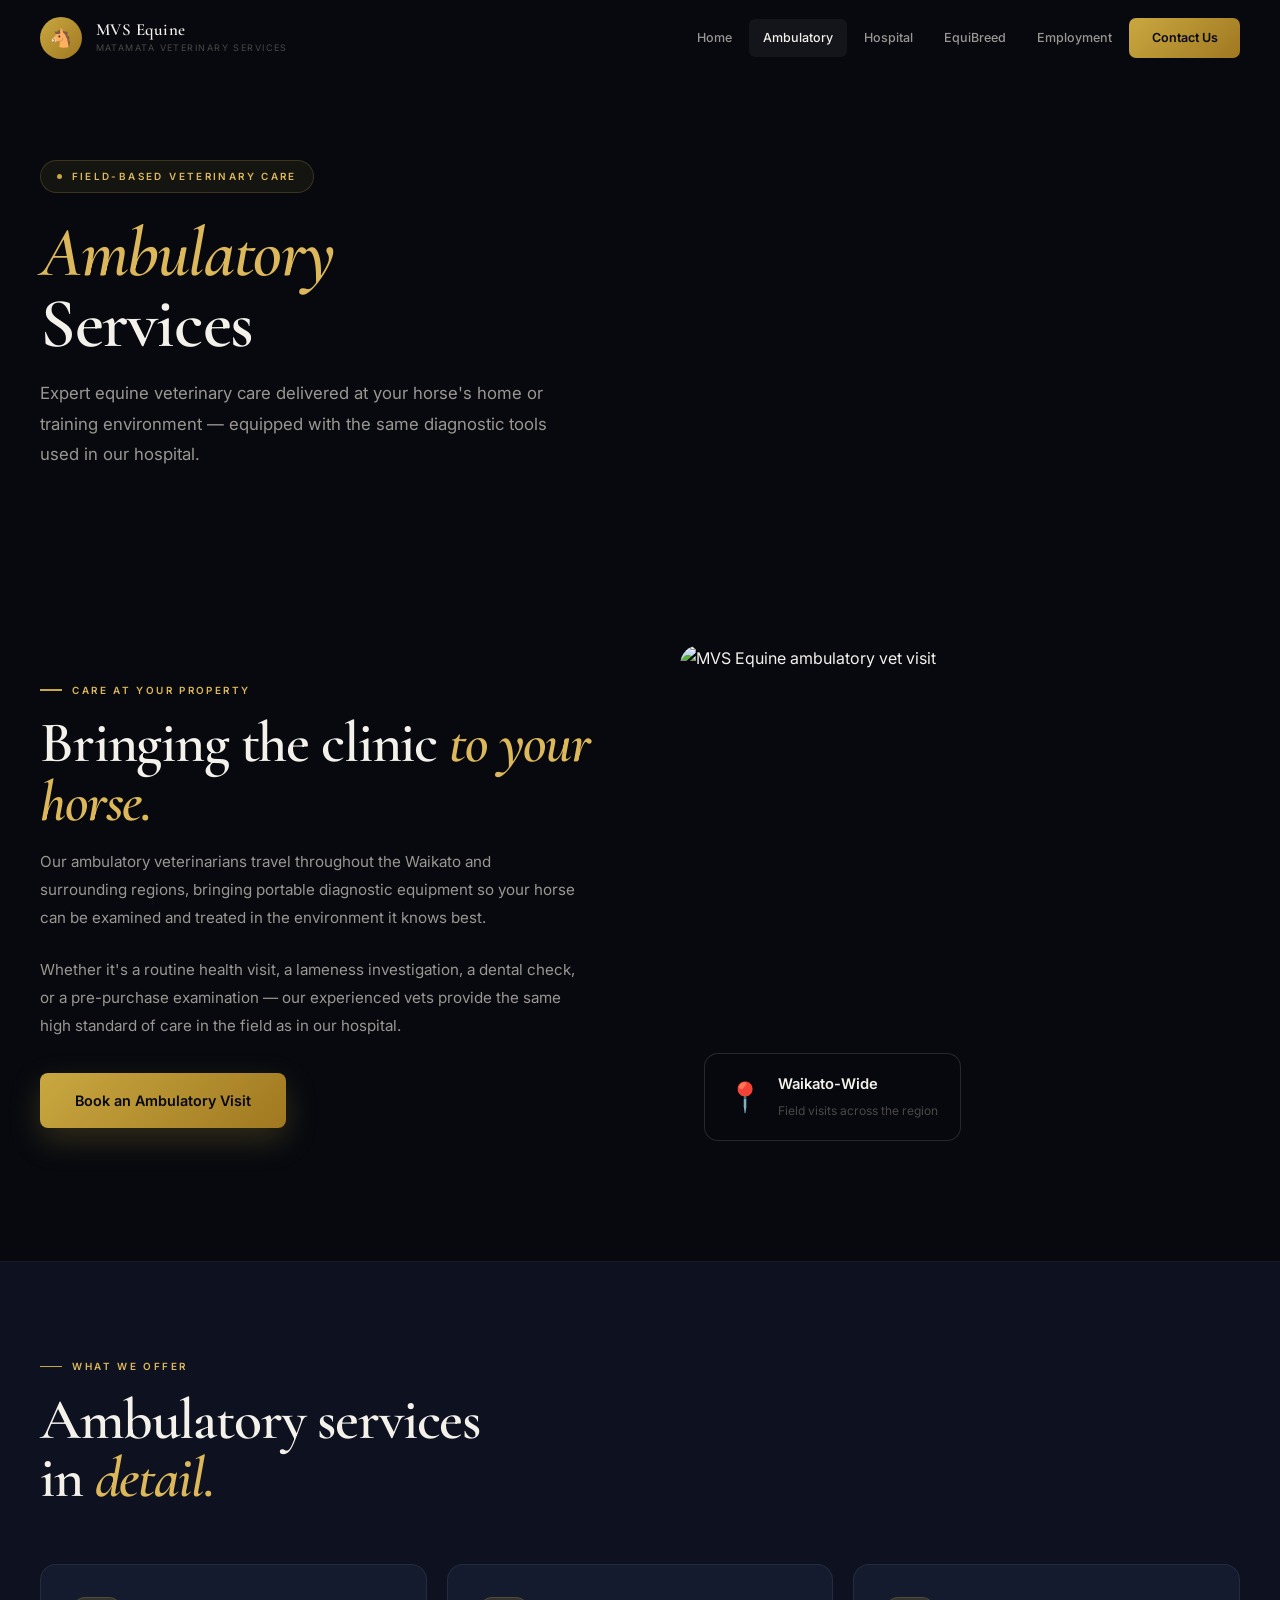
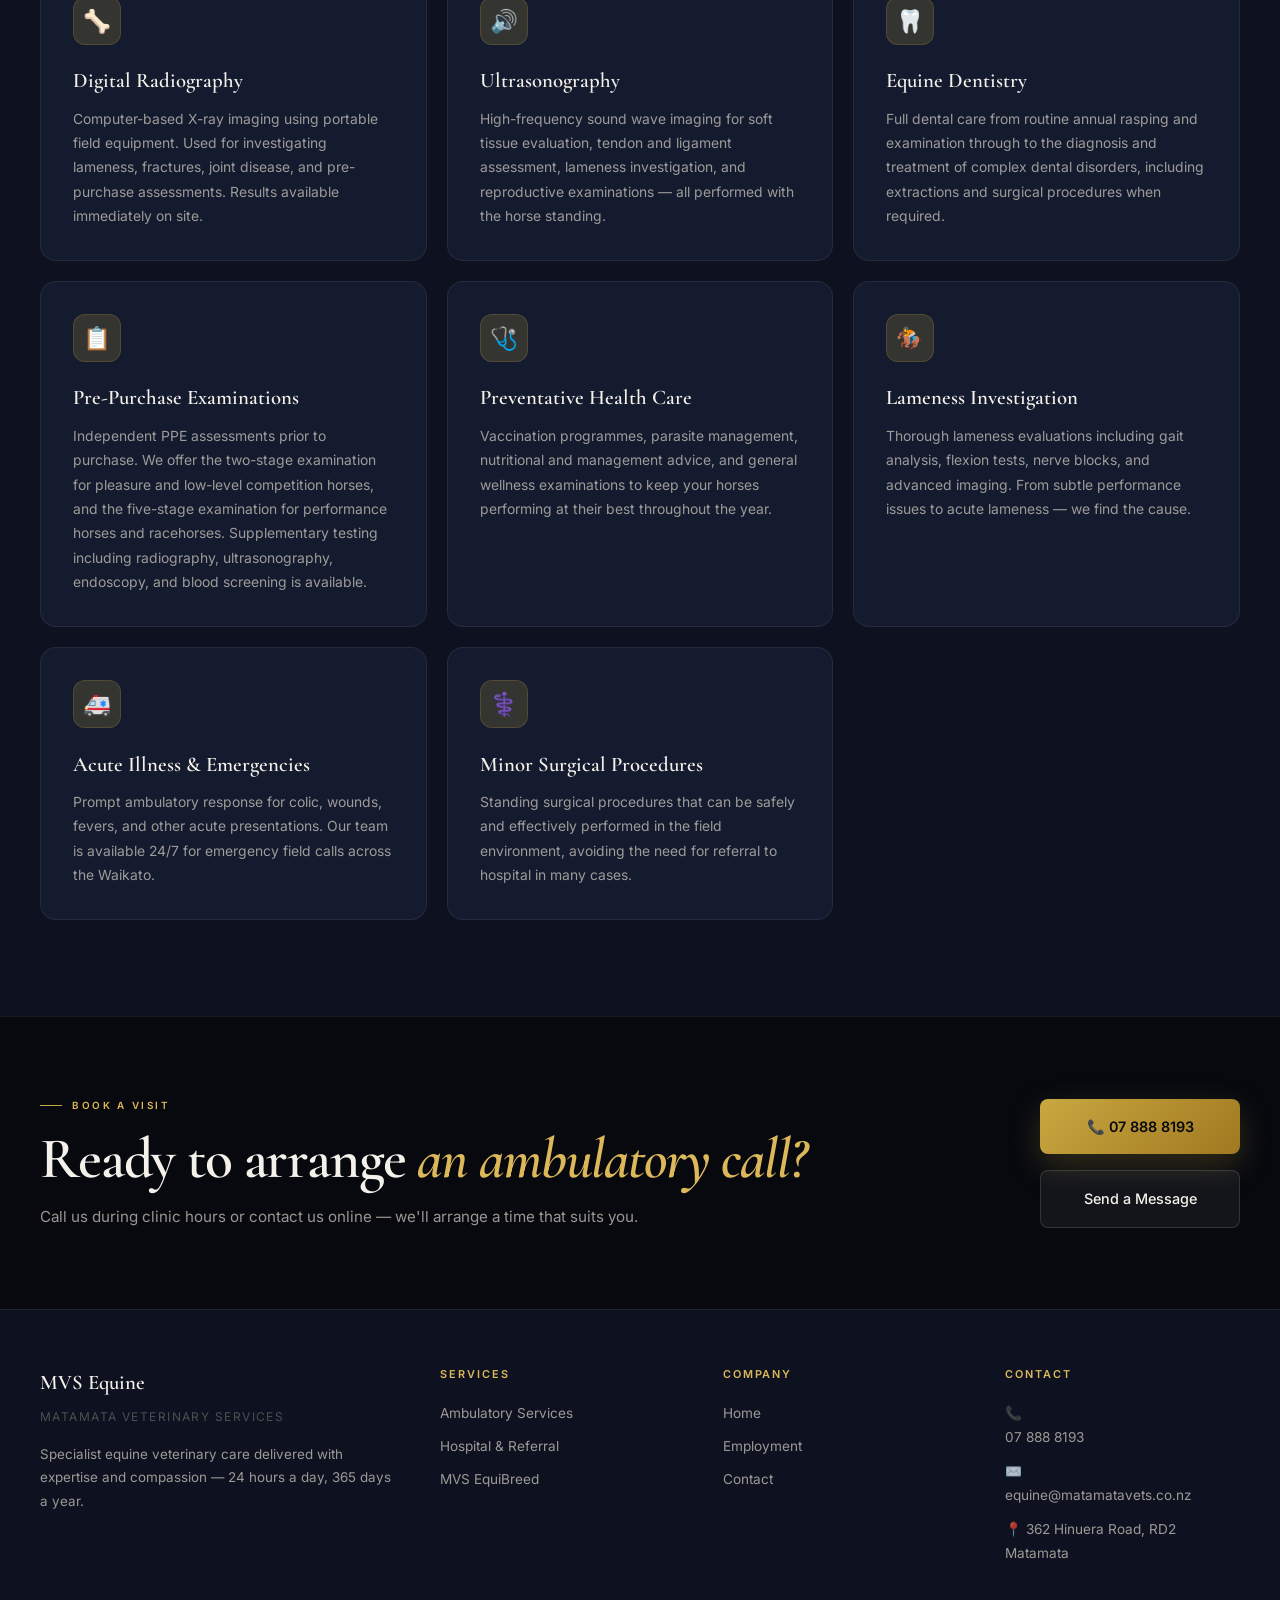
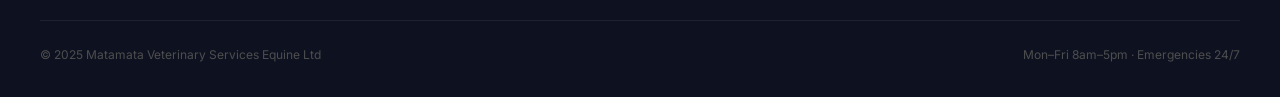
==== ambulatory.html @ 4cbdf6d9 "Initial commit: MVS Equine matavet demo site" ====
<!DOCTYPE html>
<html lang="en">
<head>
<meta charset="UTF-8">
<meta name="viewport" content="width=device-width, initial-scale=1.0">
<title>Ambulatory Services — MVS Equine</title>
<meta name="description" content="Expert equine ambulatory veterinary services across Waikato. Field-based care including diagnostics, dentistry, lameness, PPE and preventative health. 07 888 8193.">
<link rel="preconnect" href="https://fonts.googleapis.com">
<link rel="preconnect" href="https://fonts.gstatic.com" crossorigin>
<link rel="stylesheet" href="styles.css">
</head>
<body>

<nav id="nav">
  <a href="index.html" class="nav-logo">
    <div class="nav-logo-mark">🐴</div>
    <div class="nav-logo-text">
      <span class="nav-logo-name">MVS Equine</span>
      <span class="nav-logo-sub">Matamata Veterinary Services</span>
    </div>
  </a>
  <div class="nav-links">
    <a href="index.html">Home</a>
    <a href="ambulatory.html" class="active">Ambulatory</a>
    <a href="hospital.html">Hospital</a>
    <a href="equibreed.html">EquiBreed</a>
    <a href="employment.html">Employment</a>
    <a href="contact.html" class="nav-cta">Contact Us</a>
  </div>
  <div class="hamburger" onclick="toggleMenu()" id="hamburger"><span></span><span></span><span></span></div>
</nav>
<div class="mobile-menu" id="mobileMenu">
  <a href="index.html" onclick="toggleMenu()">Home</a>
  <a href="ambulatory.html" onclick="toggleMenu()">Ambulatory Services</a>
  <a href="hospital.html" onclick="toggleMenu()">Hospital & Referral</a>
  <a href="equibreed.html" onclick="toggleMenu()">MVS EquiBreed</a>
  <a href="employment.html" onclick="toggleMenu()">Employment</a>
  <a href="contact.html" onclick="toggleMenu()">Contact Us</a>
</div>

<!-- PAGE HERO -->
<div class="page-hero">
  <div class="page-hero-bg" style="background-image:url('https://images.unsplash.com/photo-1534073828943-f801091bb18c?w=2000&q=80&fm=webp&fit=crop')"></div>
  <div class="page-hero-overlay"></div>
  <div class="page-hero-overlay2"></div>
  <div class="page-hero-content">
    <div class="hero-eyebrow">Field-Based Veterinary Care</div>
    <h1><em>Ambulatory</em><br>Services</h1>
    <p>Expert equine veterinary care delivered at your horse's home or training environment — equipped with the same diagnostic tools used in our hospital.</p>
  </div>
</div>

<!-- INTRO -->
<section>
  <div class="section-inner">
    <div class="split">
      <div class="reveal">
        <p class="eyebrow">Care at Your Property</p>
        <h2>Bringing the clinic <em>to your horse.</em></h2>
        <p class="section-body" style="margin-bottom:1.5rem">Our ambulatory veterinarians travel throughout the Waikato and surrounding regions, bringing portable diagnostic equipment so your horse can be examined and treated in the environment it knows best.</p>
        <p class="section-body" style="margin-bottom:2rem">Whether it's a routine health visit, a lameness investigation, a dental check, or a pre-purchase examination — our experienced vets provide the same high standard of care in the field as in our hospital.</p>
        <a href="contact.html" class="btn-primary">Book an Ambulatory Visit</a>
      </div>
      <div class="split-img reveal">
        <img src="https://images.unsplash.com/photo-1598974357801-cbca100e65d3?w=900&q=85&fm=webp&fit=crop" alt="MVS Equine ambulatory vet visit">
        <div class="split-img-badge">
          <div class="split-badge-icon">📍</div>
          <div class="split-badge-text">
            <strong>Waikato-Wide</strong>
            <span>Field visits across the region</span>
          </div>
        </div>
      </div>
    </div>
  </div>
</section>

<hr class="divider">

<!-- SERVICES -->
<section style="background:var(--bg2)">
  <div class="section-inner">
    <div class="reveal" style="max-width:640px;margin-bottom:3.5rem">
      <p class="eyebrow">What We Offer</p>
      <h2>Ambulatory services<br>in <em>detail.</em></h2>
    </div>
    <div style="display:grid;grid-template-columns:repeat(auto-fit,minmax(300px,1fr));gap:1.25rem">
      <div class="card reveal">
        <div class="card-icon">🦴</div>
        <div class="card-title">Digital Radiography</div>
        <p class="card-body">Computer-based X-ray imaging using portable field equipment. Used for investigating lameness, fractures, joint disease, and pre-purchase assessments. Results available immediately on site.</p>
      </div>
      <div class="card reveal">
        <div class="card-icon">🔊</div>
        <div class="card-title">Ultrasonography</div>
        <p class="card-body">High-frequency sound wave imaging for soft tissue evaluation, tendon and ligament assessment, lameness investigation, and reproductive examinations — all performed with the horse standing.</p>
      </div>
      <div class="card reveal">
        <div class="card-icon">🦷</div>
        <div class="card-title">Equine Dentistry</div>
        <p class="card-body">Full dental care from routine annual rasping and examination through to the diagnosis and treatment of complex dental disorders, including extractions and surgical procedures when required.</p>
      </div>
      <div class="card reveal">
        <div class="card-icon">📋</div>
        <div class="card-title">Pre-Purchase Examinations</div>
        <p class="card-body">Independent PPE assessments prior to purchase. We offer the two-stage examination for pleasure and low-level competition horses, and the five-stage examination for performance horses and racehorses. Supplementary testing including radiography, ultrasonography, endoscopy, and blood screening is available.</p>
      </div>
      <div class="card reveal">
        <div class="card-icon">🩺</div>
        <div class="card-title">Preventative Health Care</div>
        <p class="card-body">Vaccination programmes, parasite management, nutritional and management advice, and general wellness examinations to keep your horses performing at their best throughout the year.</p>
      </div>
      <div class="card reveal">
        <div class="card-icon">🏇</div>
        <div class="card-title">Lameness Investigation</div>
        <p class="card-body">Thorough lameness evaluations including gait analysis, flexion tests, nerve blocks, and advanced imaging. From subtle performance issues to acute lameness — we find the cause.</p>
      </div>
      <div class="card reveal">
        <div class="card-icon">🚑</div>
        <div class="card-title">Acute Illness & Emergencies</div>
        <p class="card-body">Prompt ambulatory response for colic, wounds, fevers, and other acute presentations. Our team is available 24/7 for emergency field calls across the Waikato.</p>
      </div>
      <div class="card reveal">
        <div class="card-icon">⚕️</div>
        <div class="card-title">Minor Surgical Procedures</div>
        <p class="card-body">Standing surgical procedures that can be safely and effectively performed in the field environment, avoiding the need for referral to hospital in many cases.</p>
      </div>
    </div>
  </div>
</section>

<hr class="divider">

<!-- CTA -->
<section style="padding:5rem 2.5rem">
  <div class="section-inner" style="display:grid;grid-template-columns:1fr auto;gap:3rem;align-items:center">
    <div class="reveal">
      <p class="eyebrow">Book a Visit</p>
      <h2>Ready to arrange <em>an ambulatory call?</em></h2>
      <p style="font-size:.95rem;color:var(--body);margin-top:.5rem">Call us during clinic hours or contact us online — we'll arrange a time that suits you.</p>
    </div>
    <div class="reveal" style="display:flex;flex-direction:column;gap:1rem;min-width:200px">
      <a href="tel:078888193" class="btn-primary" style="justify-content:center">📞 07 888 8193</a>
      <a href="contact.html" class="btn-ghost" style="justify-content:center">Send a Message</a>
    </div>
  </div>
</section>

<footer>
  <div class="footer-inner">
    <div class="footer-top">
      <div>
        <div class="footer-brand-name">MVS Equine</div>
        <div class="footer-brand-sub">Matamata Veterinary Services</div>
        <p class="footer-brand-desc">Specialist equine veterinary care delivered with expertise and compassion — 24 hours a day, 365 days a year.</p>
      </div>
      <div class="footer-col">
        <div class="footer-col-title">Services</div>
        <a href="ambulatory.html">Ambulatory Services</a>
        <a href="hospital.html">Hospital & Referral</a>
        <a href="equibreed.html">MVS EquiBreed</a>
      </div>
      <div class="footer-col">
        <div class="footer-col-title">Company</div>
        <a href="index.html">Home</a>
        <a href="employment.html">Employment</a>
        <a href="contact.html">Contact</a>
      </div>
      <div class="footer-col">
        <div class="footer-col-title">Contact</div>
        <p>📞 <a href="tel:078888193">07 888 8193</a></p>
        <p>✉️ <a href="mailto:equine@matamatavets.co.nz">equine@matamatavets.co.nz</a></p>
        <p>📍 362 Hinuera Road, RD2 Matamata</p>
      </div>
    </div>
    <div class="footer-bottom">
      <span class="footer-copy">© 2025 Matamata Veterinary Services Equine Ltd</span>
      <span class="footer-copy">Mon–Fri 8am–5pm · Emergencies 24/7</span>
    </div>
  </div>
</footer>

<script>
window.addEventListener('scroll',()=>{document.getElementById('nav').classList.toggle('scrolled',window.scrollY>30)},{passive:true});
function toggleMenu(){document.getElementById('mobileMenu').classList.toggle('open')}
const obs=new IntersectionObserver(e=>{e.forEach((el,i)=>{if(el.isIntersecting){setTimeout(()=>el.target.classList.add('visible'),i*80);obs.unobserve(el.target)}})},{threshold:.1,rootMargin:'0px 0px -40px 0px'});
document.querySelectorAll('.reveal').forEach(el=>obs.observe(el));
</script>
</body>
</html>
---- styles.css ----
@import url('https://fonts.googleapis.com/css2?family=Cormorant+Garamond:ital,wght@0,400;0,500;0,600;0,700;1,400;1,600&family=Inter:wght@300;400;500;600&display=swap');

:root {
  --bg:      #07090f;
  --bg2:     #0e1220;
  --bg3:     #141b2e;
  --gold:    #c9a840;
  --goldLt:  #ddb85a;
  --goldDim: rgba(201,168,64,0.18);
  --text:    #f4f1eb;
  --body:    rgba(210,205,195,0.72);
  --dim:     rgba(160,155,140,0.44);
  --border:  rgba(255,255,255,0.07);
  --borderH: rgba(255,255,255,0.13);
}

*,*::before,*::after{box-sizing:border-box;margin:0;padding:0}
html{scroll-behavior:smooth}
body{font-family:'Inter',sans-serif;background:var(--bg);color:var(--text);line-height:1.65;-webkit-font-smoothing:antialiased}
img{display:block;max-width:100%}
a{color:inherit;text-decoration:none}

/* ── NAV ── */
nav{position:fixed;top:0;left:0;right:0;width:100%;z-index:100;height:76px;display:flex;align-items:center;justify-content:space-between;padding:0 2.5rem;transition:background .4s,box-shadow .4s}
nav.scrolled{background:rgba(7,9,15,.96);backdrop-filter:blur(20px);box-shadow:0 1px 0 var(--border)}
.nav-logo{display:flex;align-items:center;gap:.85rem;text-decoration:none}
.nav-logo-mark{width:42px;height:42px;border-radius:50%;background:linear-gradient(135deg,var(--gold),#a07820);display:flex;align-items:center;justify-content:center;font-size:1.1rem;flex-shrink:0}
.nav-logo-text{display:flex;flex-direction:column}
.nav-logo-name{font-family:'Cormorant Garamond',serif;font-size:17px;font-weight:600;color:var(--text);letter-spacing:.03em;line-height:1}
.nav-logo-sub{font-size:9px;color:var(--dim);letter-spacing:.16em;text-transform:uppercase;margin-top:3px}
.nav-links{display:flex;align-items:center;gap:.15rem}
.nav-links a{font-size:12.5px;font-weight:500;color:var(--body);padding:.55rem .9rem;border-radius:6px;transition:color .2s,background .2s}
.nav-links a:hover,.nav-links a.active{color:var(--text);background:rgba(255,255,255,.05)}
.nav-cta{background:linear-gradient(135deg,var(--gold),#a07820)!important;color:#07090f!important;padding:.6rem 1.4rem!important;border-radius:7px!important;font-weight:600!important;transition:filter .2s,transform .15s!important}
.nav-cta:hover{filter:brightness(1.1)!important;transform:translateY(-1px)!important}
.hamburger{display:none;flex-direction:column;gap:5px;cursor:pointer;padding:6px;border:1px solid var(--border);border-radius:7px;background:rgba(255,255,255,.04)}
.hamburger span{display:block;width:20px;height:2px;background:var(--body);border-radius:2px;transition:.3s}
.mobile-menu{display:none;position:fixed;top:76px;inset-x:0;background:rgba(7,9,15,.98);backdrop-filter:blur(20px);border-bottom:1px solid var(--border);padding:1.2rem 2.5rem 1.8rem;z-index:99}
.mobile-menu a{display:block;padding:.75rem 0;font-size:14px;color:var(--body);border-bottom:1px solid var(--border)}
.mobile-menu a:last-child{border:none;margin-top:.5rem;padding:.9rem 1rem;text-align:center;background:linear-gradient(135deg,var(--gold),#a07820);border-radius:8px;color:#07090f;font-weight:600}
.mobile-menu.open{display:block}

/* ── HERO ── */
.hero{position:relative;min-height:100vh;display:flex;align-items:center;overflow:hidden}
.hero-bg{position:absolute;inset:0;background-size:cover;background-position:center;filter:saturate(.7) contrast(1.05)}
.hero-overlay{position:absolute;inset:0;background:linear-gradient(110deg,rgba(7,9,15,.97) 0%,rgba(7,9,15,.82) 46%,rgba(7,9,15,.48) 76%,rgba(7,9,15,.25) 100%)}
.hero-overlay2{position:absolute;inset:0;background:linear-gradient(180deg,rgba(7,9,15,.15) 0%,transparent 45%,rgba(7,9,15,.92) 100%)}
.hero-content{position:relative;z-index:10;max-width:1240px;margin:0 auto;padding:0 2.5rem;padding-top:96px;width:100%}
.hero-eyebrow{display:inline-flex;align-items:center;gap:.6rem;font-size:.62rem;font-weight:600;letter-spacing:.24em;text-transform:uppercase;color:var(--goldLt);margin-bottom:1.6rem;padding:.45rem 1rem;border-radius:99px;border:1px solid rgba(201,168,64,.22);background:rgba(201,168,64,.07)}
.hero-eyebrow::before{content:'';width:5px;height:5px;border-radius:50%;background:var(--gold);animation:pulse 2.4s ease-in-out infinite}
@keyframes pulse{0%,100%{opacity:1}50%{opacity:.3}}
.hero h1{font-family:'Cormorant Garamond',serif;font-size:clamp(3rem,7.5vw,6rem);font-weight:600;line-height:.96;letter-spacing:-.02em;color:var(--text);margin-bottom:1.6rem;max-width:780px}
.hero h1 em{font-style:italic;color:var(--goldLt)}
.hero-sub{font-size:1.05rem;color:var(--body);line-height:1.82;max-width:500px;margin-bottom:2.6rem}
.hero-btns{display:flex;flex-wrap:wrap;gap:.9rem;margin-bottom:3.2rem}
.btn-primary{display:inline-flex;align-items:center;gap:.5rem;padding:1rem 2.2rem;background:linear-gradient(135deg,var(--gold),#a07820);color:#07090f;border:none;border-radius:8px;font-size:.9rem;font-weight:600;cursor:pointer;transition:filter .25s,transform .2s;box-shadow:0 12px 32px rgba(201,168,64,.22)}
.btn-primary:hover{filter:brightness(1.08);transform:translateY(-2px)}
.btn-ghost{display:inline-flex;align-items:center;gap:.5rem;padding:1rem 2.2rem;background:rgba(255,255,255,.05);border:1px solid var(--borderH);color:var(--text);border-radius:8px;font-size:.9rem;font-weight:500;transition:border-color .2s,background .2s}
.btn-ghost:hover{border-color:rgba(255,255,255,.22);background:rgba(255,255,255,.08)}
.hero-stats{display:flex;flex-wrap:wrap;gap:3rem}
.stat-num{font-family:'Cormorant Garamond',serif;font-size:2.2rem;font-weight:600;color:var(--goldLt);line-height:1}
.stat-label{font-size:.68rem;color:var(--dim);letter-spacing:.08em;text-transform:uppercase;margin-top:.2rem}

/* ── SECTIONS ── */
section{padding:6rem 2.5rem}
.section-inner{max-width:1240px;margin:0 auto}
.eyebrow{font-size:.62rem;font-weight:600;letter-spacing:.24em;text-transform:uppercase;color:var(--goldLt);margin-bottom:1rem;display:flex;align-items:center;gap:.65rem}
.eyebrow::before{content:'';display:block;width:22px;height:1.5px;background:var(--gold);flex-shrink:0}
h2{font-family:'Cormorant Garamond',serif;font-size:clamp(2.2rem,4.5vw,3.6rem);font-weight:600;letter-spacing:-.02em;line-height:1.02;color:var(--text);margin-bottom:1rem}
h2 em{font-style:italic;color:var(--goldLt)}
.section-body{font-size:.95rem;color:var(--body);line-height:1.85;max-width:540px}
.divider{border:none;border-top:1px solid var(--border)}

/* ── CARDS ── */
.card{background:var(--bg3);border:1px solid var(--border);border-radius:16px;padding:2rem;transition:border-color .25s,transform .25s,box-shadow .25s;position:relative;overflow:hidden}
.card::before{content:'';position:absolute;top:0;left:0;right:0;height:2px;background:linear-gradient(90deg,var(--gold),transparent);opacity:0;transition:opacity .25s}
.card:hover{border-color:rgba(201,168,64,.22);transform:translateY(-4px);box-shadow:0 24px 56px rgba(0,0,0,.28)}
.card:hover::before{opacity:1}
.card-icon{width:48px;height:48px;border-radius:12px;background:var(--goldDim);border:1px solid rgba(201,168,64,.2);display:flex;align-items:center;justify-content:center;margin-bottom:1.2rem;font-size:1.4rem}
.card-title{font-family:'Cormorant Garamond',serif;font-size:1.3rem;font-weight:600;color:var(--text);margin-bottom:.5rem}
.card-body{font-size:.87rem;color:var(--body);line-height:1.75}

/* ── SPLIT LAYOUT ── */
.split{display:grid;grid-template-columns:1fr 1fr;gap:5rem;align-items:center}
.split-img{border-radius:20px;overflow:hidden;position:relative}
.split-img img{width:100%;height:520px;object-fit:cover}
.split-img-badge{position:absolute;bottom:1.5rem;left:1.5rem;background:rgba(7,9,15,.92);backdrop-filter:blur(14px);border:1px solid var(--borderH);border-radius:14px;padding:1.1rem 1.4rem;display:flex;align-items:center;gap:.9rem}
.split-badge-icon{font-size:1.8rem}
.split-badge-text strong{display:block;font-size:.92rem;font-weight:600;color:var(--text)}
.split-badge-text span{font-size:.75rem;color:var(--dim)}

/* ── PAGE HERO (inner pages) ── */
.page-hero{position:relative;padding:10rem 2.5rem 5rem;overflow:hidden}
.page-hero-bg{position:absolute;inset:0;background-size:cover;background-position:center;filter:saturate(.6) contrast(1.05)}
.page-hero-overlay{position:absolute;inset:0;background:linear-gradient(108deg,rgba(7,9,15,.97) 0%,rgba(7,9,15,.85) 55%,rgba(7,9,15,.6) 100%)}
.page-hero-overlay2{position:absolute;inset:0;background:linear-gradient(180deg,transparent 0%,rgba(7,9,15,.9) 100%)}
.page-hero-content{position:relative;z-index:10;max-width:1240px;margin:0 auto}
.page-hero h1{font-family:'Cormorant Garamond',serif;font-size:clamp(2.5rem,5.5vw,4.5rem);font-weight:600;line-height:1;letter-spacing:-.02em;color:var(--text);margin-bottom:1.2rem}
.page-hero h1 em{font-style:italic;color:var(--goldLt)}
.page-hero p{font-size:1.05rem;color:var(--body);max-width:540px;line-height:1.8}

/* ── TEAM CARD ── */
.team-grid{display:grid;grid-template-columns:repeat(auto-fit,minmax(260px,1fr));gap:1.5rem;margin-top:3.5rem}
.team-card{background:var(--bg3);border:1px solid var(--border);border-radius:16px;overflow:hidden;transition:border-color .25s,transform .2s}
.team-card:hover{border-color:rgba(201,168,64,.2);transform:translateY(-3px)}
.team-card-img{width:100%;height:260px;object-fit:cover;object-position:top}
.team-card-body{padding:1.5rem}
.team-card-name{font-family:'Cormorant Garamond',serif;font-size:1.25rem;font-weight:600;color:var(--text);margin-bottom:.2rem}
.team-card-title{font-size:.75rem;font-weight:600;letter-spacing:.1em;text-transform:uppercase;color:var(--goldLt);margin-bottom:.6rem}
.team-card-bio{font-size:.85rem;color:var(--body);line-height:1.72}

/* ── CONTACT ── */
.contact-grid{display:grid;grid-template-columns:1fr 1.3fr;gap:4.5rem;align-items:start}
.contact-item{display:flex;align-items:flex-start;gap:1rem;padding:1.2rem 1.4rem;background:var(--bg3);border:1px solid var(--border);border-radius:13px;margin-bottom:.9rem}
.c-icon{width:40px;height:40px;border-radius:10px;background:var(--goldDim);border:1px solid rgba(201,168,64,.18);display:flex;align-items:center;justify-content:center;flex-shrink:0;font-size:1.1rem}
.c-label{font-size:.67rem;font-weight:600;letter-spacing:.1em;text-transform:uppercase;color:var(--dim);margin-bottom:.25rem}
.c-val{font-size:.93rem;font-weight:500;color:var(--text)}
.c-val a{color:var(--text);transition:color .2s}
.c-val a:hover{color:var(--goldLt)}
.form-card{background:var(--bg3);border:1px solid var(--border);border-radius:18px;padding:2.4rem}
.form-title{font-family:'Cormorant Garamond',serif;font-size:1.7rem;font-weight:600;color:var(--text);margin-bottom:1.6rem}
.form-group{margin-bottom:1.1rem}
.form-group label{display:block;font-size:.67rem;font-weight:600;letter-spacing:.1em;text-transform:uppercase;color:var(--dim);margin-bottom:.45rem}
.form-group input,.form-group select,.form-group textarea{width:100%;padding:.8rem 1.1rem;background:rgba(255,255,255,.04);border:1px solid var(--border);border-radius:9px;color:var(--text);font-family:'Inter',sans-serif;font-size:.92rem;outline:none;transition:border-color .2s,box-shadow .2s}
.form-group input::placeholder,.form-group textarea::placeholder{color:rgba(160,155,140,.28)}
.form-group input:focus,.form-group select:focus,.form-group textarea:focus{border-color:rgba(201,168,64,.45);box-shadow:0 0 0 3px rgba(201,168,64,.1)}
.form-group select{cursor:pointer;color:var(--body)}
.form-group select option{background:var(--bg3);color:var(--text)}
.form-group textarea{resize:vertical;min-height:120px}
.form-row{display:grid;grid-template-columns:1fr 1fr;gap:.9rem}
.form-submit{width:100%;padding:1rem;background:linear-gradient(135deg,var(--gold),#a07820);color:#07090f;border:none;border-radius:9px;font-size:.95rem;font-weight:600;cursor:pointer;font-family:'Inter',sans-serif;transition:filter .25s,transform .2s;box-shadow:0 10px 28px rgba(201,168,64,.18);margin-top:.5rem}
.form-submit:hover{filter:brightness(1.08);transform:translateY(-1px)}
.form-submit:disabled{opacity:.6;transform:none;cursor:not-allowed}
.form-note{font-size:.72rem;color:var(--dim);margin-top:.75rem;text-align:center}
.form-success{display:none;text-align:center;padding:2.5rem 1rem}
.form-success h3{font-family:'Cormorant Garamond',serif;font-size:1.8rem;font-weight:600;color:var(--text);margin-bottom:.5rem}
.form-success p{font-size:.9rem;color:var(--body)}

/* ── FOOTER ── */
footer{background:var(--bg2);border-top:1px solid var(--border);padding:3.5rem 2.5rem 2rem}
.footer-inner{max-width:1240px;margin:0 auto}
.footer-top{display:grid;grid-template-columns:1.5fr 1fr 1fr 1fr;gap:3rem;margin-bottom:3rem}
.footer-brand-name{font-family:'Cormorant Garamond',serif;font-size:1.3rem;font-weight:600;color:var(--text);margin-bottom:.4rem}
.footer-brand-sub{font-size:.75rem;color:var(--dim);letter-spacing:.12em;text-transform:uppercase;margin-bottom:1rem}
.footer-brand-desc{font-size:.84rem;color:var(--body);line-height:1.75}
.footer-col-title{font-size:.68rem;font-weight:600;letter-spacing:.18em;text-transform:uppercase;color:var(--goldLt);margin-bottom:1.1rem}
.footer-col a{display:block;font-size:.85rem;color:var(--body);margin-bottom:.65rem;transition:color .2s}
.footer-col a:hover{color:var(--text)}
.footer-col p{font-size:.85rem;color:var(--body);line-height:1.75;margin-bottom:.4rem}
.footer-bottom{border-top:1px solid var(--border);padding-top:1.5rem;display:flex;align-items:center;justify-content:space-between;flex-wrap:wrap;gap:1rem}
.footer-copy{font-size:.75rem;color:var(--dim)}

/* ── ANIMATIONS ── */
.reveal{opacity:0;transform:translateY(28px);transition:opacity .7s ease,transform .7s ease}
.reveal.visible{opacity:1;transform:none}

/* ── RESPONSIVE ── */
@media(max-width:1024px){
  .split{grid-template-columns:1fr;gap:3rem}
  .split-img{order:-1}
  .contact-grid{grid-template-columns:1fr}
  .footer-top{grid-template-columns:1fr 1fr}
}
@media(max-width:680px){
  .nav-links{display:none}
  .hamburger{display:flex}
  section{padding:4.5rem 1.5rem}
  .page-hero{padding:8rem 1.5rem 4rem}
  .form-row{grid-template-columns:1fr}
  .hero h1{font-size:2.9rem}
  .footer-top{grid-template-columns:1fr}
  nav{padding:0 1.5rem}
}
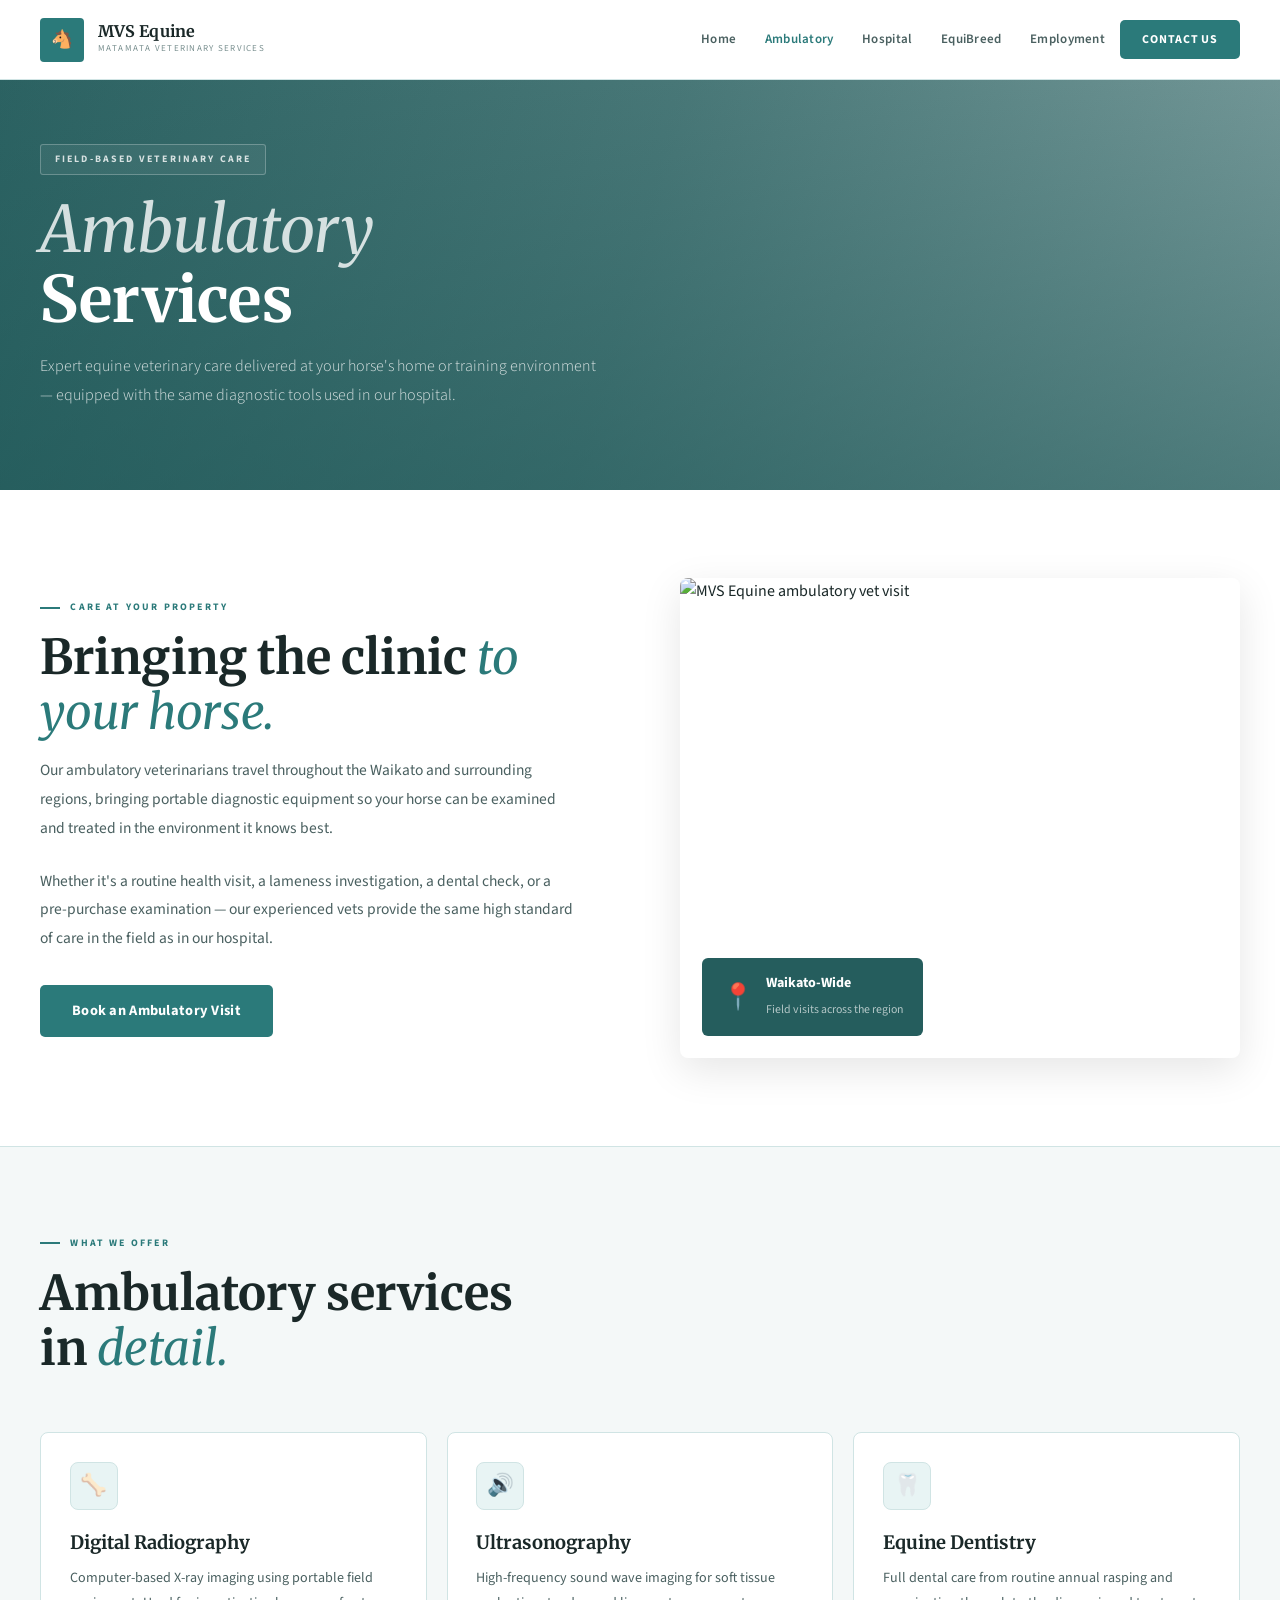
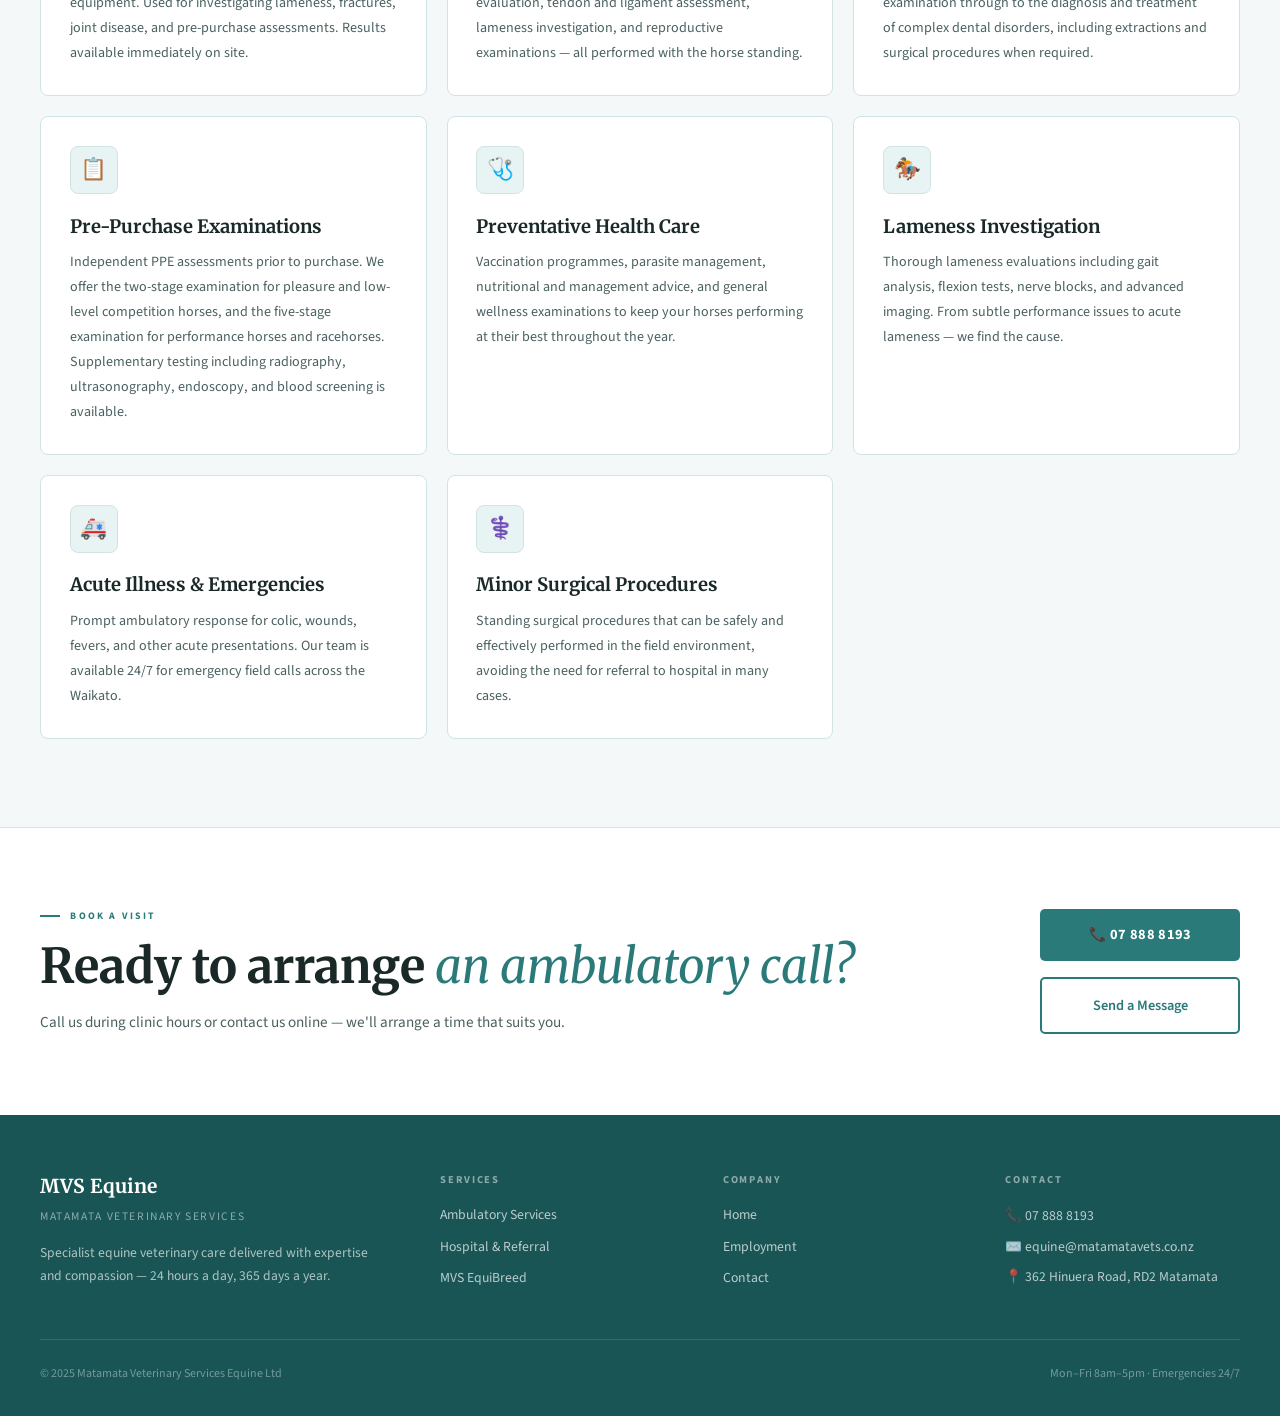
==== commit 62c4867f: "Restyle: teal palette, traditional layout, Merriweather typography" ====
--- a/ambulatory.html
+++ b/ambulatory.html
@@ -141,7 +141,7 @@
     </div>
     <div class="reveal" style="display:flex;flex-direction:column;gap:1rem;min-width:200px">
       <a href="tel:078888193" class="btn-primary" style="justify-content:center">📞 07 888 8193</a>
-      <a href="contact.html" class="btn-ghost" style="justify-content:center">Send a Message</a>
+      <a href="contact.html" class="btn-ghost-teal" style="justify-content:center">Send a Message</a>
     </div>
   </div>
 </section>
--- a/styles.css
+++ b/styles.css
@@ -1,157 +1,174 @@
-@import url('https://fonts.googleapis.com/css2?family=Cormorant+Garamond:ital,wght@0,400;0,500;0,600;0,700;1,400;1,600&family=Inter:wght@300;400;500;600&display=swap');
+@import url('https://fonts.googleapis.com/css2?family=Merriweather:ital,wght@0,400;0,700;1,400&family=Source+Sans+3:wght@300;400;500;600;700&display=swap');
 
 :root {
-  --bg:      #07090f;
-  --bg2:     #0e1220;
-  --bg3:     #141b2e;
-  --gold:    #c9a840;
-  --goldLt:  #ddb85a;
-  --goldDim: rgba(201,168,64,0.18);
-  --text:    #f4f1eb;
-  --body:    rgba(210,205,195,0.72);
-  --dim:     rgba(160,155,140,0.44);
-  --border:  rgba(255,255,255,0.07);
-  --borderH: rgba(255,255,255,0.13);
+  --teal:     #2B7A7A;
+  --tealDk:   #1A5555;
+  --tealLt:   #3A9494;
+  --tealXlt:  #e8f4f4;
+  --tealDim:  rgba(43,122,122,0.1);
+  --bg:       #ffffff;
+  --bg2:      #f4f8f8;
+  --bg3:      #eaf3f3;
+  --text:     #1a2828;
+  --body:     #4a6060;
+  --dim:      #7a9090;
+  --border:   #d0e4e4;
+  --borderH:  #b0d0d0;
+  --white:    #ffffff;
 }
 
 *,*::before,*::after{box-sizing:border-box;margin:0;padding:0}
 html{scroll-behavior:smooth}
-body{font-family:'Inter',sans-serif;background:var(--bg);color:var(--text);line-height:1.65;-webkit-font-smoothing:antialiased}
+body{font-family:'Source Sans 3',sans-serif;background:var(--bg);color:var(--text);line-height:1.65;-webkit-font-smoothing:antialiased}
 img{display:block;max-width:100%}
 a{color:inherit;text-decoration:none}
 
 /* ── NAV ── */
-nav{position:fixed;top:0;left:0;right:0;width:100%;z-index:100;height:76px;display:flex;align-items:center;justify-content:space-between;padding:0 2.5rem;transition:background .4s,box-shadow .4s}
-nav.scrolled{background:rgba(7,9,15,.96);backdrop-filter:blur(20px);box-shadow:0 1px 0 var(--border)}
+nav{position:fixed;top:0;left:0;right:0;width:100%;z-index:100;height:80px;display:flex;align-items:center;justify-content:space-between;padding:0 2.5rem;background:var(--white);border-bottom:1px solid var(--border);transition:box-shadow .3s}
+nav.scrolled{box-shadow:0 2px 16px rgba(0,0,0,.1)}
 .nav-logo{display:flex;align-items:center;gap:.85rem;text-decoration:none}
-.nav-logo-mark{width:42px;height:42px;border-radius:50%;background:linear-gradient(135deg,var(--gold),#a07820);display:flex;align-items:center;justify-content:center;font-size:1.1rem;flex-shrink:0}
+.nav-logo-mark{width:44px;height:44px;border-radius:4px;background:var(--teal);display:flex;align-items:center;justify-content:center;font-size:1.1rem;flex-shrink:0}
 .nav-logo-text{display:flex;flex-direction:column}
-.nav-logo-name{font-family:'Cormorant Garamond',serif;font-size:17px;font-weight:600;color:var(--text);letter-spacing:.03em;line-height:1}
-.nav-logo-sub{font-size:9px;color:var(--dim);letter-spacing:.16em;text-transform:uppercase;margin-top:3px}
-.nav-links{display:flex;align-items:center;gap:.15rem}
-.nav-links a{font-size:12.5px;font-weight:500;color:var(--body);padding:.55rem .9rem;border-radius:6px;transition:color .2s,background .2s}
-.nav-links a:hover,.nav-links a.active{color:var(--text);background:rgba(255,255,255,.05)}
-.nav-cta{background:linear-gradient(135deg,var(--gold),#a07820)!important;color:#07090f!important;padding:.6rem 1.4rem!important;border-radius:7px!important;font-weight:600!important;transition:filter .2s,transform .15s!important}
-.nav-cta:hover{filter:brightness(1.1)!important;transform:translateY(-1px)!important}
-.hamburger{display:none;flex-direction:column;gap:5px;cursor:pointer;padding:6px;border:1px solid var(--border);border-radius:7px;background:rgba(255,255,255,.04)}
-.hamburger span{display:block;width:20px;height:2px;background:var(--body);border-radius:2px;transition:.3s}
-.mobile-menu{display:none;position:fixed;top:76px;inset-x:0;background:rgba(7,9,15,.98);backdrop-filter:blur(20px);border-bottom:1px solid var(--border);padding:1.2rem 2.5rem 1.8rem;z-index:99}
-.mobile-menu a{display:block;padding:.75rem 0;font-size:14px;color:var(--body);border-bottom:1px solid var(--border)}
-.mobile-menu a:last-child{border:none;margin-top:.5rem;padding:.9rem 1rem;text-align:center;background:linear-gradient(135deg,var(--gold),#a07820);border-radius:8px;color:#07090f;font-weight:600}
+.nav-logo-name{font-family:'Merriweather',serif;font-size:16px;font-weight:700;color:var(--text);letter-spacing:.01em;line-height:1}
+.nav-logo-sub{font-size:9px;color:var(--dim);letter-spacing:.14em;text-transform:uppercase;margin-top:3px}
+.nav-links{display:flex;align-items:center;gap:.1rem}
+.nav-links a{font-size:13px;font-weight:600;color:var(--body);padding:.5rem .85rem;border-radius:4px;letter-spacing:.02em;transition:color .2s,background .2s}
+.nav-links a:hover,.nav-links a.active{color:var(--teal)}
+.nav-cta{background:var(--teal)!important;color:var(--white)!important;padding:.6rem 1.4rem!important;border-radius:5px!important;font-weight:700!important;letter-spacing:.06em!important;text-transform:uppercase!important;font-size:12px!important;transition:background .2s,transform .15s!important}
+.nav-cta:hover{background:var(--tealDk)!important;color:var(--white)!important}
+.nav-cta.active{background:var(--teal)!important;color:var(--white)!important}
+.hamburger{display:none;flex-direction:column;gap:5px;cursor:pointer;padding:6px;border:1px solid var(--border);border-radius:5px}
+.hamburger span{display:block;width:20px;height:2px;background:var(--body);border-radius:2px}
+.mobile-menu{display:none;position:fixed;top:80px;inset-x:0;background:var(--white);border-bottom:2px solid var(--teal);padding:1.2rem 2.5rem 1.8rem;z-index:99;box-shadow:0 4px 20px rgba(0,0,0,.1)}
+.mobile-menu a{display:block;padding:.75rem 0;font-size:14px;color:var(--body);border-bottom:1px solid var(--border);font-weight:500}
+.mobile-menu a:last-child{border:none;margin-top:.5rem;padding:.9rem 1rem;text-align:center;background:var(--teal);border-radius:5px;color:var(--white);font-weight:700;text-transform:uppercase;letter-spacing:.06em;font-size:12px}
 .mobile-menu.open{display:block}
 
-/* ── HERO ── */
+/* ── HERO (homepage) ── */
 .hero{position:relative;min-height:100vh;display:flex;align-items:center;overflow:hidden}
-.hero-bg{position:absolute;inset:0;background-size:cover;background-position:center;filter:saturate(.7) contrast(1.05)}
-.hero-overlay{position:absolute;inset:0;background:linear-gradient(110deg,rgba(7,9,15,.97) 0%,rgba(7,9,15,.82) 46%,rgba(7,9,15,.48) 76%,rgba(7,9,15,.25) 100%)}
-.hero-overlay2{position:absolute;inset:0;background:linear-gradient(180deg,rgba(7,9,15,.15) 0%,transparent 45%,rgba(7,9,15,.92) 100%)}
-.hero-content{position:relative;z-index:10;max-width:1240px;margin:0 auto;padding:0 2.5rem;padding-top:96px;width:100%}
-.hero-eyebrow{display:inline-flex;align-items:center;gap:.6rem;font-size:.62rem;font-weight:600;letter-spacing:.24em;text-transform:uppercase;color:var(--goldLt);margin-bottom:1.6rem;padding:.45rem 1rem;border-radius:99px;border:1px solid rgba(201,168,64,.22);background:rgba(201,168,64,.07)}
-.hero-eyebrow::before{content:'';width:5px;height:5px;border-radius:50%;background:var(--gold);animation:pulse 2.4s ease-in-out infinite}
-@keyframes pulse{0%,100%{opacity:1}50%{opacity:.3}}
-.hero h1{font-family:'Cormorant Garamond',serif;font-size:clamp(3rem,7.5vw,6rem);font-weight:600;line-height:.96;letter-spacing:-.02em;color:var(--text);margin-bottom:1.6rem;max-width:780px}
-.hero h1 em{font-style:italic;color:var(--goldLt)}
-.hero-sub{font-size:1.05rem;color:var(--body);line-height:1.82;max-width:500px;margin-bottom:2.6rem}
-.hero-btns{display:flex;flex-wrap:wrap;gap:.9rem;margin-bottom:3.2rem}
-.btn-primary{display:inline-flex;align-items:center;gap:.5rem;padding:1rem 2.2rem;background:linear-gradient(135deg,var(--gold),#a07820);color:#07090f;border:none;border-radius:8px;font-size:.9rem;font-weight:600;cursor:pointer;transition:filter .25s,transform .2s;box-shadow:0 12px 32px rgba(201,168,64,.22)}
-.btn-primary:hover{filter:brightness(1.08);transform:translateY(-2px)}
-.btn-ghost{display:inline-flex;align-items:center;gap:.5rem;padding:1rem 2.2rem;background:rgba(255,255,255,.05);border:1px solid var(--borderH);color:var(--text);border-radius:8px;font-size:.9rem;font-weight:500;transition:border-color .2s,background .2s}
-.btn-ghost:hover{border-color:rgba(255,255,255,.22);background:rgba(255,255,255,.08)}
+.hero-bg{position:absolute;inset:0;background-size:cover;background-position:center}
+.hero-overlay{position:absolute;inset:0;background:linear-gradient(105deg,rgba(26,85,85,.9) 0%,rgba(26,85,85,.75) 42%,rgba(26,85,85,.45) 100%)}
+.hero-content{position:relative;z-index:10;max-width:1240px;margin:0 auto;padding:0 2.5rem;padding-top:80px;width:100%}
+.hero-eyebrow{display:inline-flex;align-items:center;gap:.6rem;font-size:.65rem;font-weight:700;letter-spacing:.22em;text-transform:uppercase;color:rgba(255,255,255,.85);margin-bottom:1.4rem;padding:.4rem .9rem;border-radius:3px;border:1px solid rgba(255,255,255,.3);background:rgba(255,255,255,.08)}
+.hero h1{font-family:'Merriweather',serif;font-size:clamp(2.8rem,6.5vw,5.2rem);font-weight:700;line-height:1.08;color:var(--white);margin-bottom:1.4rem;max-width:720px}
+.hero h1 em{font-style:italic;font-weight:400;color:rgba(255,255,255,.82)}
+.hero-sub{font-size:1.05rem;color:rgba(255,255,255,.8);line-height:1.82;max-width:480px;margin-bottom:2.4rem;font-weight:300}
+.hero-btns{display:flex;flex-wrap:wrap;gap:.85rem;margin-bottom:3rem}
+.btn-primary{display:inline-flex;align-items:center;gap:.5rem;padding:.9rem 2rem;background:var(--teal);color:var(--white);border:none;border-radius:5px;font-size:.9rem;font-weight:700;cursor:pointer;transition:background .2s,transform .15s;letter-spacing:.02em}
+.btn-primary:hover{background:var(--tealDk);transform:translateY(-1px)}
+.btn-ghost{display:inline-flex;align-items:center;gap:.5rem;padding:.9rem 2rem;background:transparent;border:2px solid rgba(255,255,255,.5);color:var(--white);border-radius:5px;font-size:.9rem;font-weight:600;transition:border-color .2s,background .2s}
+.btn-ghost:hover{border-color:var(--white);background:rgba(255,255,255,.1)}
+.btn-ghost-teal{display:inline-flex;align-items:center;gap:.5rem;padding:.9rem 2rem;background:transparent;border:2px solid var(--teal);color:var(--teal);border-radius:5px;font-size:.9rem;font-weight:600;transition:background .2s,color .2s}
+.btn-ghost-teal:hover{background:var(--teal);color:var(--white)}
 .hero-stats{display:flex;flex-wrap:wrap;gap:3rem}
-.stat-num{font-family:'Cormorant Garamond',serif;font-size:2.2rem;font-weight:600;color:var(--goldLt);line-height:1}
-.stat-label{font-size:.68rem;color:var(--dim);letter-spacing:.08em;text-transform:uppercase;margin-top:.2rem}
+.stat-num{font-family:'Merriweather',serif;font-size:2.2rem;font-weight:700;color:var(--white);line-height:1}
+.stat-label{font-size:.68rem;color:rgba(255,255,255,.6);letter-spacing:.08em;text-transform:uppercase;margin-top:.25rem}
 
 /* ── SECTIONS ── */
-section{padding:6rem 2.5rem}
+section{padding:5.5rem 2.5rem}
 .section-inner{max-width:1240px;margin:0 auto}
-.eyebrow{font-size:.62rem;font-weight:600;letter-spacing:.24em;text-transform:uppercase;color:var(--goldLt);margin-bottom:1rem;display:flex;align-items:center;gap:.65rem}
-.eyebrow::before{content:'';display:block;width:22px;height:1.5px;background:var(--gold);flex-shrink:0}
-h2{font-family:'Cormorant Garamond',serif;font-size:clamp(2.2rem,4.5vw,3.6rem);font-weight:600;letter-spacing:-.02em;line-height:1.02;color:var(--text);margin-bottom:1rem}
-h2 em{font-style:italic;color:var(--goldLt)}
-.section-body{font-size:.95rem;color:var(--body);line-height:1.85;max-width:540px}
+.eyebrow{font-size:.62rem;font-weight:700;letter-spacing:.22em;text-transform:uppercase;color:var(--teal);margin-bottom:.9rem;display:flex;align-items:center;gap:.65rem}
+.eyebrow::before{content:'';display:block;width:20px;height:2px;background:var(--teal);flex-shrink:0}
+h2{font-family:'Merriweather',serif;font-size:clamp(1.9rem,4vw,3rem);font-weight:700;line-height:1.15;color:var(--text);margin-bottom:1rem}
+h2 em{font-style:italic;font-weight:400;color:var(--teal)}
+.section-body{font-size:.97rem;color:var(--body);line-height:1.85;max-width:540px}
 .divider{border:none;border-top:1px solid var(--border)}
 
+/* ── TEAL BAND (used for alternate sections) ── */
+.teal-band{background:var(--teal);color:var(--white)}
+.teal-band .eyebrow{color:rgba(255,255,255,.75)}
+.teal-band .eyebrow::before{background:rgba(255,255,255,.5)}
+.teal-band h2{color:var(--white)}
+.teal-band h2 em{font-style:italic;font-weight:400;color:rgba(255,255,255,.8)}
+.teal-band .section-body{color:rgba(255,255,255,.8)}
+.teal-band .card{background:rgba(255,255,255,.1);border-color:rgba(255,255,255,.15)}
+.teal-band .card:hover{background:rgba(255,255,255,.16);border-color:rgba(255,255,255,.3)}
+.teal-band .card-title{color:var(--white)}
+.teal-band .card-body{color:rgba(255,255,255,.8)}
+.teal-band .card-icon{background:rgba(255,255,255,.12);border-color:rgba(255,255,255,.2)}
+
 /* ── CARDS ── */
-.card{background:var(--bg3);border:1px solid var(--border);border-radius:16px;padding:2rem;transition:border-color .25s,transform .25s,box-shadow .25s;position:relative;overflow:hidden}
-.card::before{content:'';position:absolute;top:0;left:0;right:0;height:2px;background:linear-gradient(90deg,var(--gold),transparent);opacity:0;transition:opacity .25s}
-.card:hover{border-color:rgba(201,168,64,.22);transform:translateY(-4px);box-shadow:0 24px 56px rgba(0,0,0,.28)}
-.card:hover::before{opacity:1}
-.card-icon{width:48px;height:48px;border-radius:12px;background:var(--goldDim);border:1px solid rgba(201,168,64,.2);display:flex;align-items:center;justify-content:center;margin-bottom:1.2rem;font-size:1.4rem}
-.card-title{font-family:'Cormorant Garamond',serif;font-size:1.3rem;font-weight:600;color:var(--text);margin-bottom:.5rem}
-.card-body{font-size:.87rem;color:var(--body);line-height:1.75}
+.card{background:var(--white);border:1px solid var(--border);border-radius:8px;padding:1.8rem;transition:border-color .2s,box-shadow .2s,transform .2s;position:relative}
+.card:hover{border-color:var(--tealLt);box-shadow:0 8px 32px rgba(43,122,122,.1);transform:translateY(-3px)}
+.card-icon{width:48px;height:48px;border-radius:8px;background:var(--tealXlt);border:1px solid var(--border);display:flex;align-items:center;justify-content:center;margin-bottom:1.1rem;font-size:1.35rem}
+.card-title{font-family:'Merriweather',serif;font-size:1.15rem;font-weight:700;color:var(--text);margin-bottom:.5rem}
+.card-body{font-size:.88rem;color:var(--body);line-height:1.78}
 
 /* ── SPLIT LAYOUT ── */
 .split{display:grid;grid-template-columns:1fr 1fr;gap:5rem;align-items:center}
-.split-img{border-radius:20px;overflow:hidden;position:relative}
-.split-img img{width:100%;height:520px;object-fit:cover}
-.split-img-badge{position:absolute;bottom:1.5rem;left:1.5rem;background:rgba(7,9,15,.92);backdrop-filter:blur(14px);border:1px solid var(--borderH);border-radius:14px;padding:1.1rem 1.4rem;display:flex;align-items:center;gap:.9rem}
-.split-badge-icon{font-size:1.8rem}
-.split-badge-text strong{display:block;font-size:.92rem;font-weight:600;color:var(--text)}
-.split-badge-text span{font-size:.75rem;color:var(--dim)}
+.split-img{border-radius:8px;overflow:hidden;position:relative;box-shadow:0 12px 40px rgba(0,0,0,.1)}
+.split-img img{width:100%;height:480px;object-fit:cover}
+.split-img-badge{position:absolute;bottom:1.4rem;left:1.4rem;background:rgba(26,85,85,.95);border-radius:6px;padding:.9rem 1.2rem;display:flex;align-items:center;gap:.8rem}
+.split-badge-icon{font-size:1.6rem}
+.split-badge-text strong{display:block;font-size:.88rem;font-weight:700;color:var(--white)}
+.split-badge-text span{font-size:.74rem;color:rgba(255,255,255,.65)}
 
 /* ── PAGE HERO (inner pages) ── */
-.page-hero{position:relative;padding:10rem 2.5rem 5rem;overflow:hidden}
-.page-hero-bg{position:absolute;inset:0;background-size:cover;background-position:center;filter:saturate(.6) contrast(1.05)}
-.page-hero-overlay{position:absolute;inset:0;background:linear-gradient(108deg,rgba(7,9,15,.97) 0%,rgba(7,9,15,.85) 55%,rgba(7,9,15,.6) 100%)}
-.page-hero-overlay2{position:absolute;inset:0;background:linear-gradient(180deg,transparent 0%,rgba(7,9,15,.9) 100%)}
+.page-hero{position:relative;padding:9rem 2.5rem 5rem;overflow:hidden}
+.page-hero-bg{position:absolute;inset:0;background-size:cover;background-position:center}
+.page-hero-overlay{position:absolute;inset:0;background:linear-gradient(105deg,rgba(26,85,85,.92) 0%,rgba(26,85,85,.78) 50%,rgba(26,85,85,.55) 100%)}
+.page-hero-overlay2{position:absolute;inset:0;background:linear-gradient(180deg,transparent 0%,rgba(26,85,85,.5) 100%)}
 .page-hero-content{position:relative;z-index:10;max-width:1240px;margin:0 auto}
-.page-hero h1{font-family:'Cormorant Garamond',serif;font-size:clamp(2.5rem,5.5vw,4.5rem);font-weight:600;line-height:1;letter-spacing:-.02em;color:var(--text);margin-bottom:1.2rem}
-.page-hero h1 em{font-style:italic;color:var(--goldLt)}
-.page-hero p{font-size:1.05rem;color:var(--body);max-width:540px;line-height:1.8}
+.page-hero h1{font-family:'Merriweather',serif;font-size:clamp(2.3rem,5vw,4rem);font-weight:700;line-height:1.1;color:var(--white);margin-bottom:1.1rem}
+.page-hero h1 em{font-style:italic;font-weight:400;color:rgba(255,255,255,.8)}
+.page-hero p{font-size:1rem;color:rgba(255,255,255,.8);max-width:560px;line-height:1.82;font-weight:300}
+.hero-eyebrow{display:inline-flex;align-items:center;font-size:.62rem;font-weight:700;letter-spacing:.22em;text-transform:uppercase;color:rgba(255,255,255,.8);margin-bottom:1.2rem;padding:.38rem .85rem;border-radius:3px;border:1px solid rgba(255,255,255,.25);background:rgba(255,255,255,.06)}
 
 /* ── TEAM CARD ── */
-.team-grid{display:grid;grid-template-columns:repeat(auto-fit,minmax(260px,1fr));gap:1.5rem;margin-top:3.5rem}
-.team-card{background:var(--bg3);border:1px solid var(--border);border-radius:16px;overflow:hidden;transition:border-color .25s,transform .2s}
-.team-card:hover{border-color:rgba(201,168,64,.2);transform:translateY(-3px)}
+.team-grid{display:grid;grid-template-columns:repeat(auto-fit,minmax(260px,1fr));gap:1.5rem;margin-top:3rem}
+.team-card{background:var(--white);border:1px solid var(--border);border-radius:8px;overflow:hidden;transition:box-shadow .2s,transform .2s}
+.team-card:hover{box-shadow:0 8px 28px rgba(43,122,122,.1);transform:translateY(-3px)}
 .team-card-img{width:100%;height:260px;object-fit:cover;object-position:top}
-.team-card-body{padding:1.5rem}
-.team-card-name{font-family:'Cormorant Garamond',serif;font-size:1.25rem;font-weight:600;color:var(--text);margin-bottom:.2rem}
-.team-card-title{font-size:.75rem;font-weight:600;letter-spacing:.1em;text-transform:uppercase;color:var(--goldLt);margin-bottom:.6rem}
+.team-card-body{padding:1.4rem}
+.team-card-name{font-family:'Merriweather',serif;font-size:1.1rem;font-weight:700;color:var(--text);margin-bottom:.2rem}
+.team-card-title{font-size:.72rem;font-weight:700;letter-spacing:.1em;text-transform:uppercase;color:var(--teal);margin-bottom:.6rem}
 .team-card-bio{font-size:.85rem;color:var(--body);line-height:1.72}
 
-/* ── CONTACT ── */
+/* ── CONTACT FORM ── */
 .contact-grid{display:grid;grid-template-columns:1fr 1.3fr;gap:4.5rem;align-items:start}
-.contact-item{display:flex;align-items:flex-start;gap:1rem;padding:1.2rem 1.4rem;background:var(--bg3);border:1px solid var(--border);border-radius:13px;margin-bottom:.9rem}
-.c-icon{width:40px;height:40px;border-radius:10px;background:var(--goldDim);border:1px solid rgba(201,168,64,.18);display:flex;align-items:center;justify-content:center;flex-shrink:0;font-size:1.1rem}
-.c-label{font-size:.67rem;font-weight:600;letter-spacing:.1em;text-transform:uppercase;color:var(--dim);margin-bottom:.25rem}
-.c-val{font-size:.93rem;font-weight:500;color:var(--text)}
-.c-val a{color:var(--text);transition:color .2s}
-.c-val a:hover{color:var(--goldLt)}
-.form-card{background:var(--bg3);border:1px solid var(--border);border-radius:18px;padding:2.4rem}
-.form-title{font-family:'Cormorant Garamond',serif;font-size:1.7rem;font-weight:600;color:var(--text);margin-bottom:1.6rem}
-.form-group{margin-bottom:1.1rem}
-.form-group label{display:block;font-size:.67rem;font-weight:600;letter-spacing:.1em;text-transform:uppercase;color:var(--dim);margin-bottom:.45rem}
-.form-group input,.form-group select,.form-group textarea{width:100%;padding:.8rem 1.1rem;background:rgba(255,255,255,.04);border:1px solid var(--border);border-radius:9px;color:var(--text);font-family:'Inter',sans-serif;font-size:.92rem;outline:none;transition:border-color .2s,box-shadow .2s}
-.form-group input::placeholder,.form-group textarea::placeholder{color:rgba(160,155,140,.28)}
-.form-group input:focus,.form-group select:focus,.form-group textarea:focus{border-color:rgba(201,168,64,.45);box-shadow:0 0 0 3px rgba(201,168,64,.1)}
+.contact-item{display:flex;align-items:flex-start;gap:1rem;padding:1.1rem 1.3rem;background:var(--bg2);border:1px solid var(--border);border-radius:8px;margin-bottom:.8rem}
+.c-icon{width:40px;height:40px;border-radius:6px;background:var(--tealXlt);border:1px solid var(--border);display:flex;align-items:center;justify-content:center;flex-shrink:0;font-size:1.1rem}
+.c-label{font-size:.66rem;font-weight:700;letter-spacing:.1em;text-transform:uppercase;color:var(--dim);margin-bottom:.2rem}
+.c-val{font-size:.92rem;font-weight:500;color:var(--text)}
+.c-val a{color:var(--teal);transition:color .2s}
+.c-val a:hover{color:var(--tealDk)}
+.form-card{background:var(--white);border:1px solid var(--border);border-radius:8px;padding:2.2rem;box-shadow:0 4px 24px rgba(0,0,0,.06)}
+.form-title{font-family:'Merriweather',serif;font-size:1.5rem;font-weight:700;color:var(--text);margin-bottom:1.4rem}
+.form-group{margin-bottom:1rem}
+.form-group label{display:block;font-size:.67rem;font-weight:700;letter-spacing:.1em;text-transform:uppercase;color:var(--dim);margin-bottom:.4rem}
+.form-group input,.form-group select,.form-group textarea{width:100%;padding:.75rem 1rem;background:var(--bg2);border:1px solid var(--border);border-radius:5px;color:var(--text);font-family:'Source Sans 3',sans-serif;font-size:.92rem;outline:none;transition:border-color .2s,box-shadow .2s}
+.form-group input::placeholder,.form-group textarea::placeholder{color:var(--dim)}
+.form-group input:focus,.form-group select:focus,.form-group textarea:focus{border-color:var(--teal);box-shadow:0 0 0 3px rgba(43,122,122,.1);background:var(--white)}
 .form-group select{cursor:pointer;color:var(--body)}
-.form-group select option{background:var(--bg3);color:var(--text)}
+.form-group select option{background:var(--white);color:var(--text)}
 .form-group textarea{resize:vertical;min-height:120px}
 .form-row{display:grid;grid-template-columns:1fr 1fr;gap:.9rem}
-.form-submit{width:100%;padding:1rem;background:linear-gradient(135deg,var(--gold),#a07820);color:#07090f;border:none;border-radius:9px;font-size:.95rem;font-weight:600;cursor:pointer;font-family:'Inter',sans-serif;transition:filter .25s,transform .2s;box-shadow:0 10px 28px rgba(201,168,64,.18);margin-top:.5rem}
-.form-submit:hover{filter:brightness(1.08);transform:translateY(-1px)}
+.form-submit{width:100%;padding:1rem;background:var(--teal);color:var(--white);border:none;border-radius:5px;font-size:.95rem;font-weight:700;cursor:pointer;font-family:'Source Sans 3',sans-serif;letter-spacing:.05em;text-transform:uppercase;transition:background .2s,transform .15s;margin-top:.4rem}
+.form-submit:hover{background:var(--tealDk);transform:translateY(-1px)}
 .form-submit:disabled{opacity:.6;transform:none;cursor:not-allowed}
-.form-note{font-size:.72rem;color:var(--dim);margin-top:.75rem;text-align:center}
+.form-note{font-size:.72rem;color:var(--dim);margin-top:.7rem;text-align:center}
 .form-success{display:none;text-align:center;padding:2.5rem 1rem}
-.form-success h3{font-family:'Cormorant Garamond',serif;font-size:1.8rem;font-weight:600;color:var(--text);margin-bottom:.5rem}
+.form-success h3{font-family:'Merriweather',serif;font-size:1.6rem;font-weight:700;color:var(--text);margin-bottom:.5rem}
 .form-success p{font-size:.9rem;color:var(--body)}
 
 /* ── FOOTER ── */
-footer{background:var(--bg2);border-top:1px solid var(--border);padding:3.5rem 2.5rem 2rem}
+footer{background:var(--tealDk);padding:3.5rem 2.5rem 2rem}
 .footer-inner{max-width:1240px;margin:0 auto}
-.footer-top{display:grid;grid-template-columns:1.5fr 1fr 1fr 1fr;gap:3rem;margin-bottom:3rem}
-.footer-brand-name{font-family:'Cormorant Garamond',serif;font-size:1.3rem;font-weight:600;color:var(--text);margin-bottom:.4rem}
-.footer-brand-sub{font-size:.75rem;color:var(--dim);letter-spacing:.12em;text-transform:uppercase;margin-bottom:1rem}
-.footer-brand-desc{font-size:.84rem;color:var(--body);line-height:1.75}
-.footer-col-title{font-size:.68rem;font-weight:600;letter-spacing:.18em;text-transform:uppercase;color:var(--goldLt);margin-bottom:1.1rem}
-.footer-col a{display:block;font-size:.85rem;color:var(--body);margin-bottom:.65rem;transition:color .2s}
-.footer-col a:hover{color:var(--text)}
-.footer-col p{font-size:.85rem;color:var(--body);line-height:1.75;margin-bottom:.4rem}
-.footer-bottom{border-top:1px solid var(--border);padding-top:1.5rem;display:flex;align-items:center;justify-content:space-between;flex-wrap:wrap;gap:1rem}
-.footer-copy{font-size:.75rem;color:var(--dim)}
+.footer-top{display:grid;grid-template-columns:1.5fr 1fr 1fr 1fr;gap:3rem;margin-bottom:2.5rem}
+.footer-brand-name{font-family:'Merriweather',serif;font-size:1.2rem;font-weight:700;color:var(--white);margin-bottom:.3rem}
+.footer-brand-sub{font-size:.72rem;color:rgba(255,255,255,.5);letter-spacing:.14em;text-transform:uppercase;margin-bottom:.9rem}
+.footer-brand-desc{font-size:.85rem;color:rgba(255,255,255,.65);line-height:1.75}
+.footer-col-title{font-size:.66rem;font-weight:700;letter-spacing:.18em;text-transform:uppercase;color:rgba(255,255,255,.5);margin-bottom:1rem}
+.footer-col a{display:block;font-size:.86rem;color:rgba(255,255,255,.7);margin-bottom:.55rem;transition:color .2s}
+.footer-col a:hover{color:var(--white)}
+.footer-col p{font-size:.85rem;color:rgba(255,255,255,.7);line-height:1.75;margin-bottom:.4rem}
+.footer-col p a{display:inline;color:rgba(255,255,255,.7)}
+.footer-col p a:hover{color:var(--white)}
+.footer-bottom{border-top:1px solid rgba(255,255,255,.12);padding-top:1.5rem;display:flex;align-items:center;justify-content:space-between;flex-wrap:wrap;gap:1rem}
+.footer-copy{font-size:.75rem;color:rgba(255,255,255,.4)}
 
 /* ── ANIMATIONS ── */
-.reveal{opacity:0;transform:translateY(28px);transition:opacity .7s ease,transform .7s ease}
+.reveal{opacity:0;transform:translateY(22px);transition:opacity .6s ease,transform .6s ease}
 .reveal.visible{opacity:1;transform:none}
 
 /* ── RESPONSIVE ── */
@@ -164,10 +181,10 @@
 @media(max-width:680px){
   .nav-links{display:none}
   .hamburger{display:flex}
-  section{padding:4.5rem 1.5rem}
-  .page-hero{padding:8rem 1.5rem 4rem}
+  section{padding:4rem 1.5rem}
+  .page-hero{padding:7rem 1.5rem 4rem}
   .form-row{grid-template-columns:1fr}
-  .hero h1{font-size:2.9rem}
+  .hero h1{font-size:2.6rem}
   .footer-top{grid-template-columns:1fr}
   nav{padding:0 1.5rem}
 }
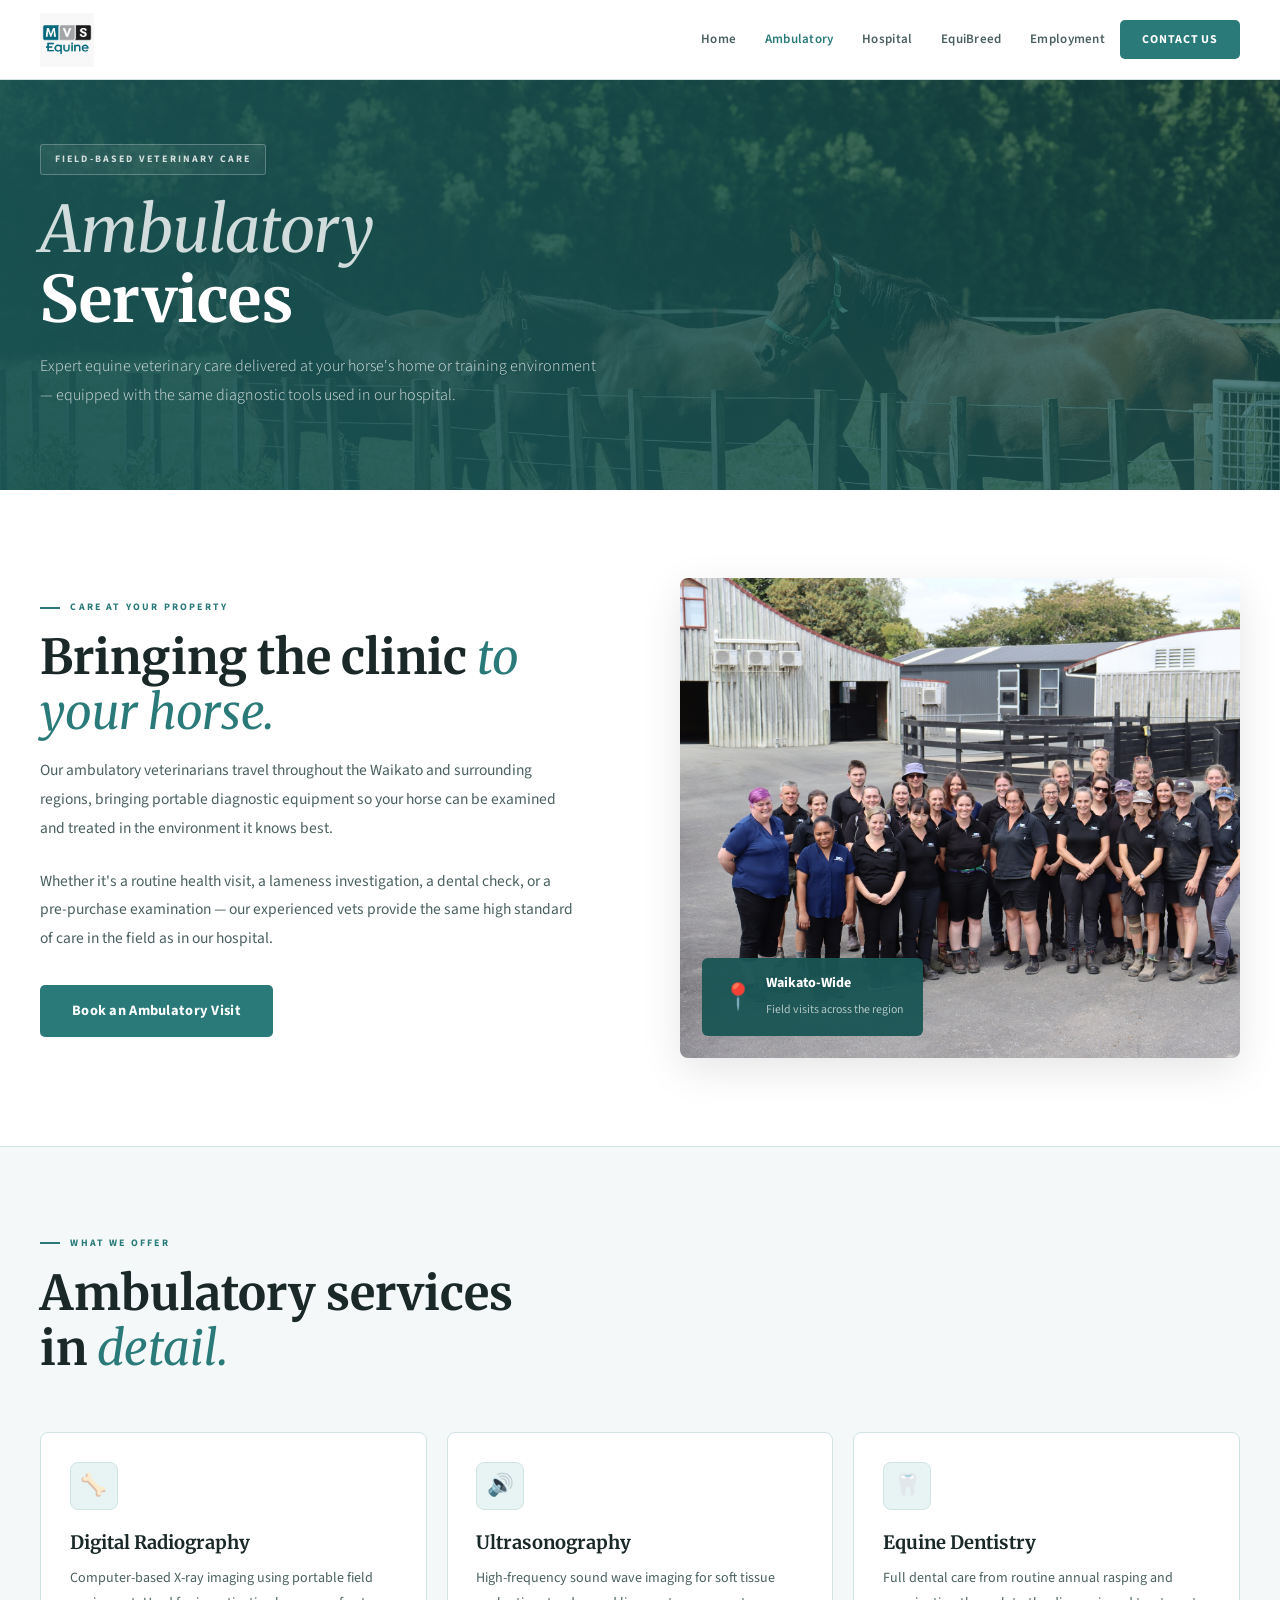
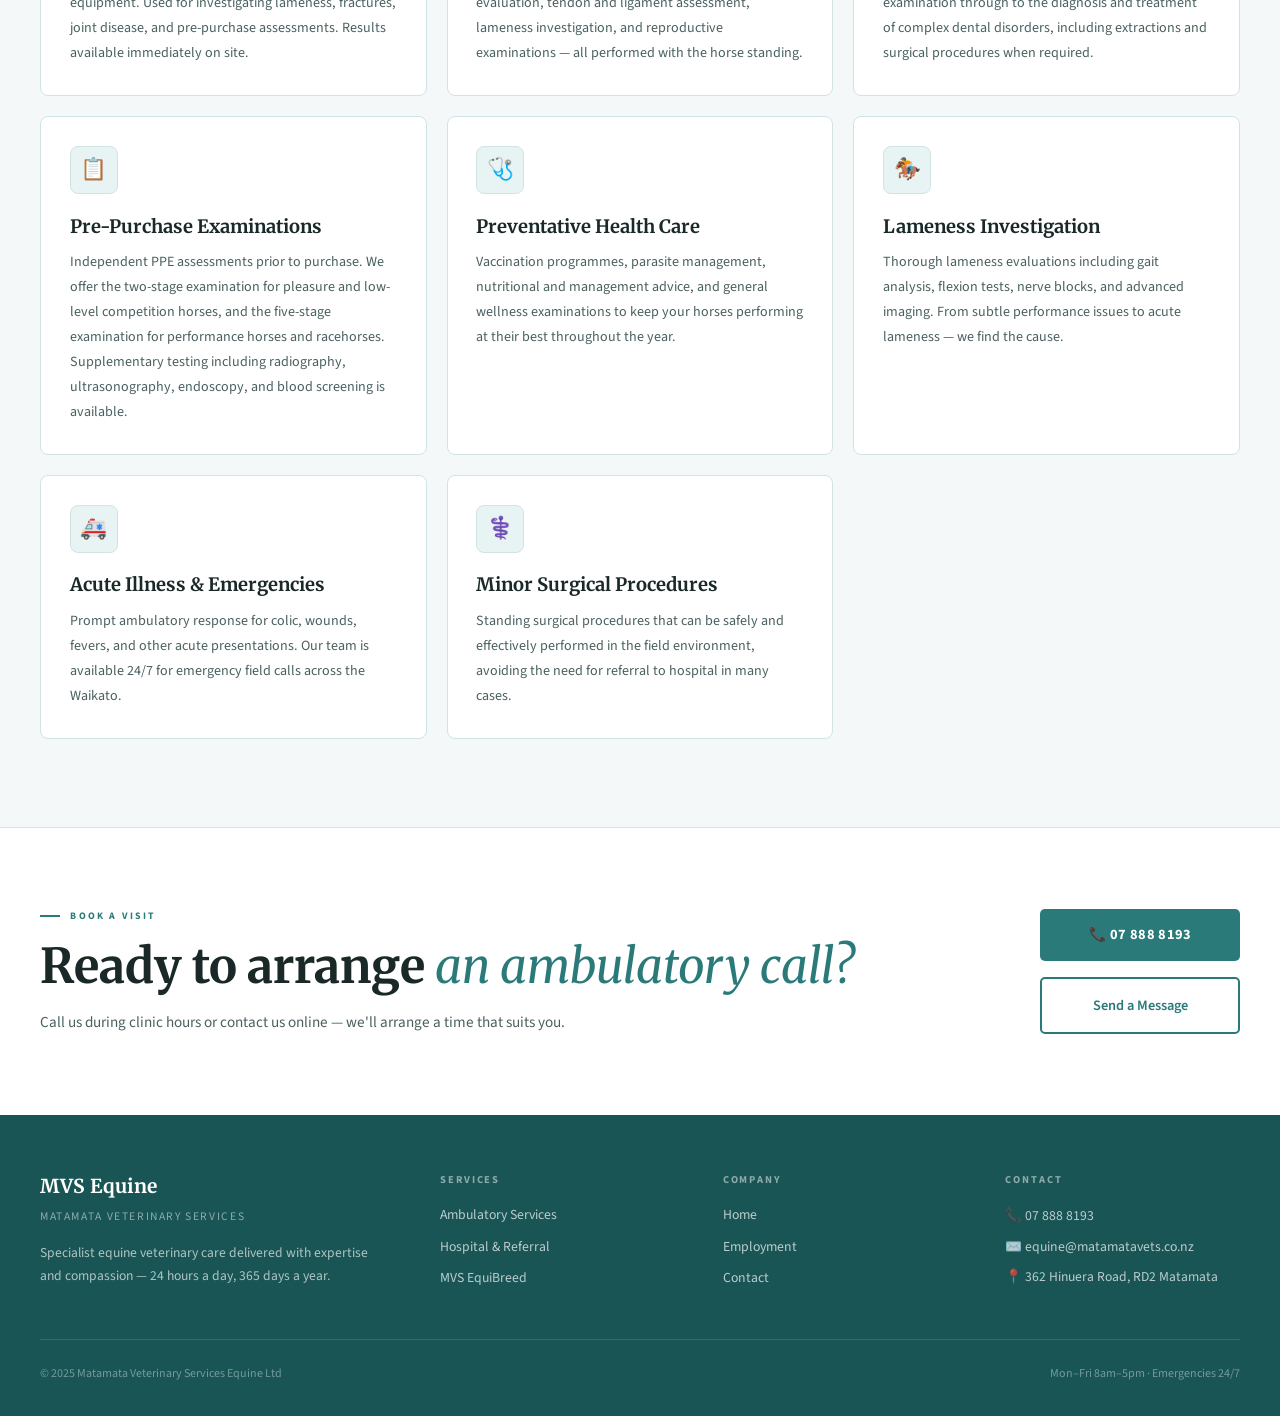
==== commit 8adb0f43: "Add real business photos and MVS logo across all pages" ====
--- a/ambulatory.html
+++ b/ambulatory.html
@@ -13,11 +13,7 @@
 
 <nav id="nav">
   <a href="index.html" class="nav-logo">
-    <div class="nav-logo-mark">🐴</div>
-    <div class="nav-logo-text">
-      <span class="nav-logo-name">MVS Equine</span>
-      <span class="nav-logo-sub">Matamata Veterinary Services</span>
-    </div>
+    <img src="logo.png" alt="MVS Equine" class="nav-logo-img">
   </a>
   <div class="nav-links">
     <a href="index.html">Home</a>
@@ -40,7 +36,7 @@
 
 <!-- PAGE HERO -->
 <div class="page-hero">
-  <div class="page-hero-bg" style="background-image:url('https://images.unsplash.com/photo-1534073828943-f801091bb18c?w=2000&q=80&fm=webp&fit=crop')"></div>
+  <div class="page-hero-bg" style="background-image:url('horses-hero.jpg')"></div>
   <div class="page-hero-overlay"></div>
   <div class="page-hero-overlay2"></div>
   <div class="page-hero-content">
@@ -62,7 +58,7 @@
         <a href="contact.html" class="btn-primary">Book an Ambulatory Visit</a>
       </div>
       <div class="split-img reveal">
-        <img src="https://images.unsplash.com/photo-1598974357801-cbca100e65d3?w=900&q=85&fm=webp&fit=crop" alt="MVS Equine ambulatory vet visit">
+        <img src="staff.jpg" alt="MVS Equine ambulatory vet visit">
         <div class="split-img-badge">
           <div class="split-badge-icon">📍</div>
           <div class="split-badge-text">
--- a/styles.css
+++ b/styles.css
@@ -26,11 +26,8 @@
 /* ── NAV ── */
 nav{position:fixed;top:0;left:0;right:0;width:100%;z-index:100;height:80px;display:flex;align-items:center;justify-content:space-between;padding:0 2.5rem;background:var(--white);border-bottom:1px solid var(--border);transition:box-shadow .3s}
 nav.scrolled{box-shadow:0 2px 16px rgba(0,0,0,.1)}
-.nav-logo{display:flex;align-items:center;gap:.85rem;text-decoration:none}
-.nav-logo-mark{width:44px;height:44px;border-radius:4px;background:var(--teal);display:flex;align-items:center;justify-content:center;font-size:1.1rem;flex-shrink:0}
-.nav-logo-text{display:flex;flex-direction:column}
-.nav-logo-name{font-family:'Merriweather',serif;font-size:16px;font-weight:700;color:var(--text);letter-spacing:.01em;line-height:1}
-.nav-logo-sub{font-size:9px;color:var(--dim);letter-spacing:.14em;text-transform:uppercase;margin-top:3px}
+.nav-logo{display:flex;align-items:center;text-decoration:none}
+.nav-logo-img{height:54px;width:auto;display:block}
 .nav-links{display:flex;align-items:center;gap:.1rem}
 .nav-links a{font-size:13px;font-weight:600;color:var(--body);padding:.5rem .85rem;border-radius:4px;letter-spacing:.02em;transition:color .2s,background .2s}
 .nav-links a:hover,.nav-links a.active{color:var(--teal)}
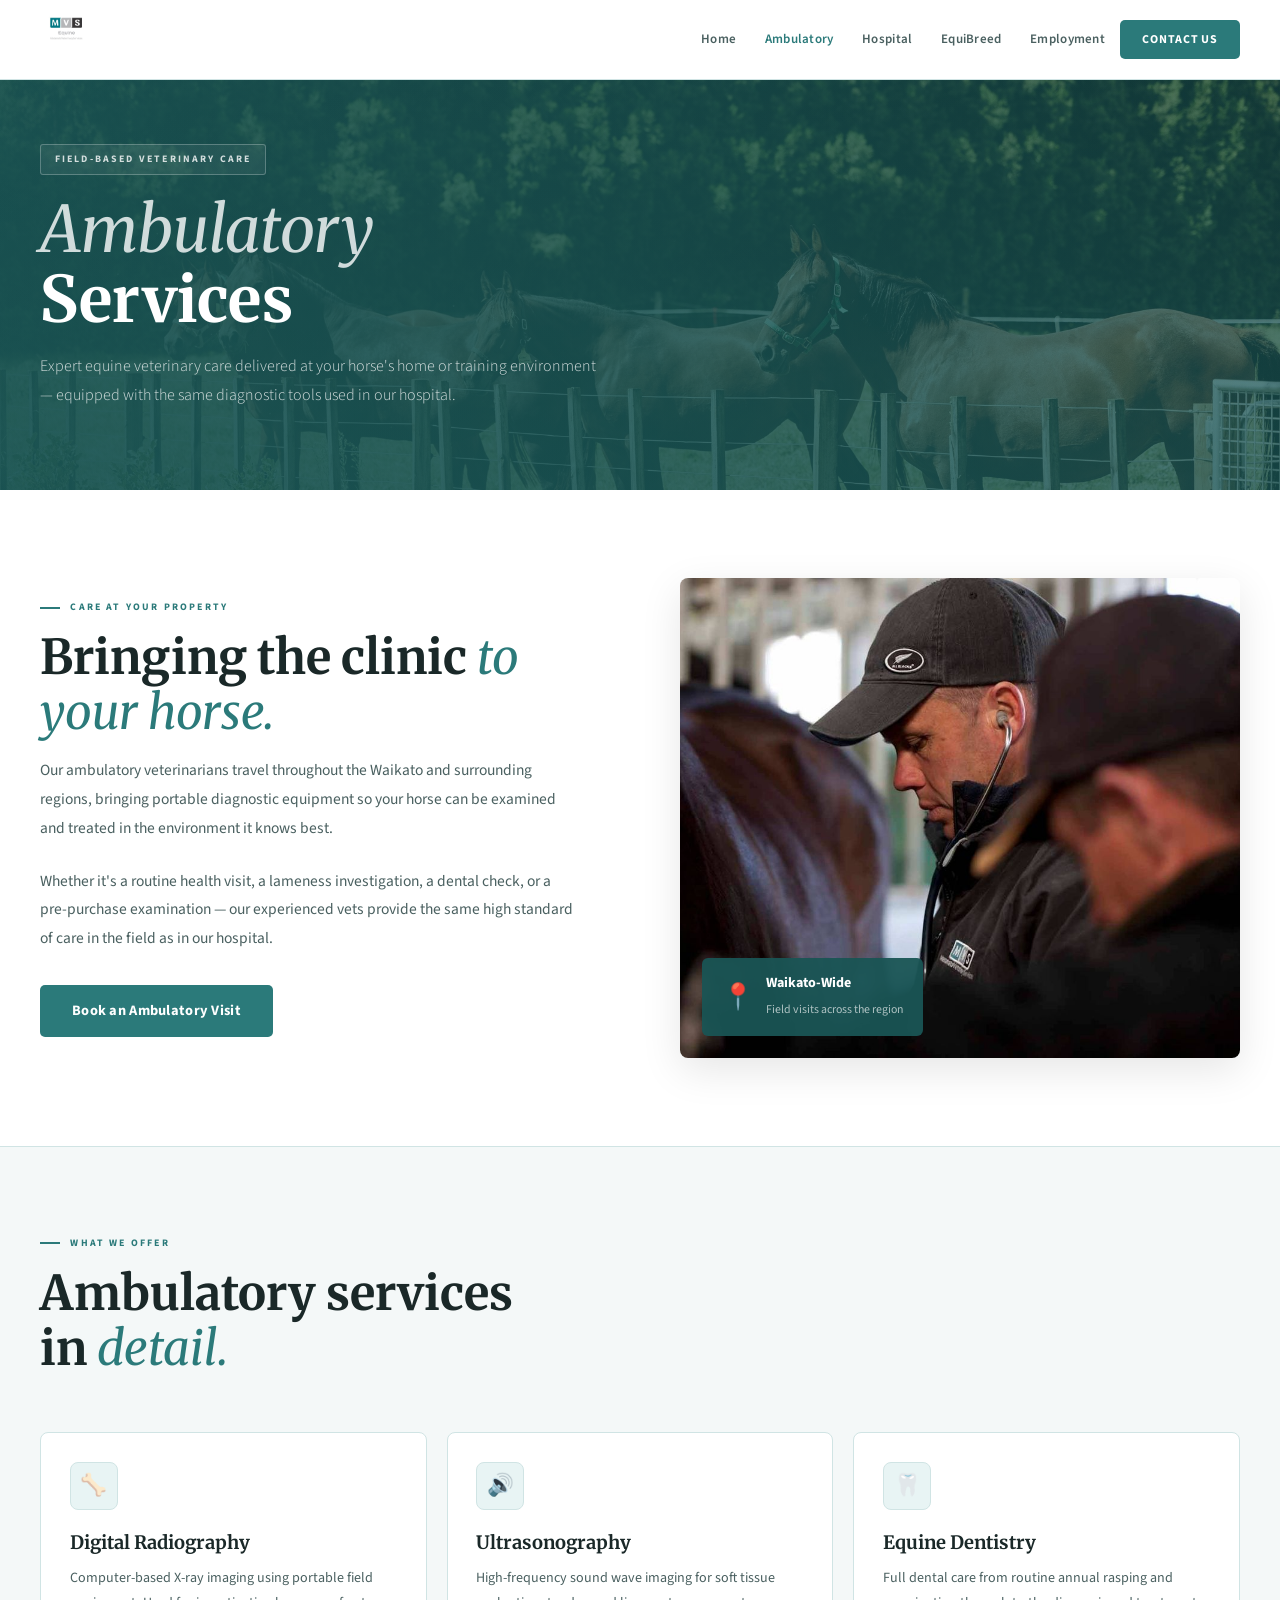
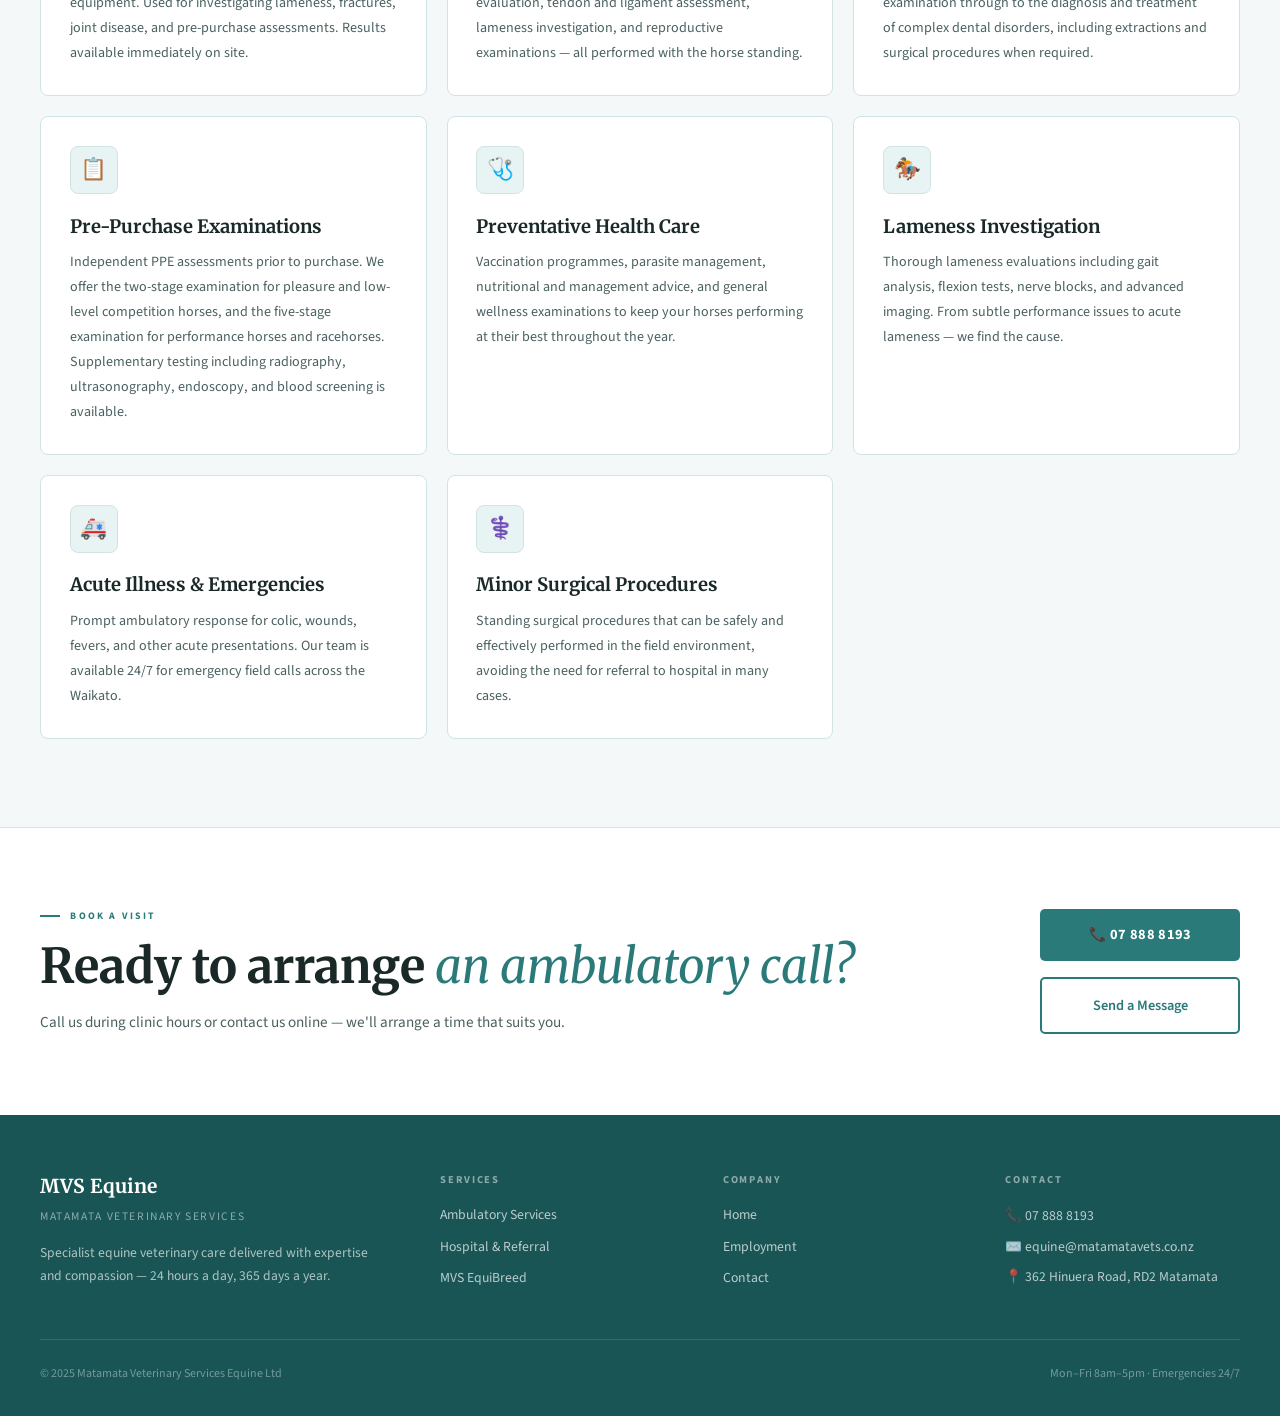
==== commit 1e6781b8: "Add real MVS logo and vet ambulatory photo" ====
--- a/ambulatory.html
+++ b/ambulatory.html
@@ -13,7 +13,7 @@
 
 <nav id="nav">
   <a href="index.html" class="nav-logo">
-    <img src="logo.png" alt="MVS Equine" class="nav-logo-img">
+    <img src="logo-official.jpg" alt="MVS Equine" class="nav-logo-img">
   </a>
   <div class="nav-links">
     <a href="index.html">Home</a>
@@ -58,7 +58,7 @@
         <a href="contact.html" class="btn-primary">Book an Ambulatory Visit</a>
       </div>
       <div class="split-img reveal">
-        <img src="staff.jpg" alt="MVS Equine ambulatory vet visit">
+        <img src="vet-ambulatory.jpg" alt="MVS Equine ambulatory vet visit">
         <div class="split-img-badge">
           <div class="split-badge-icon">📍</div>
           <div class="split-badge-text">
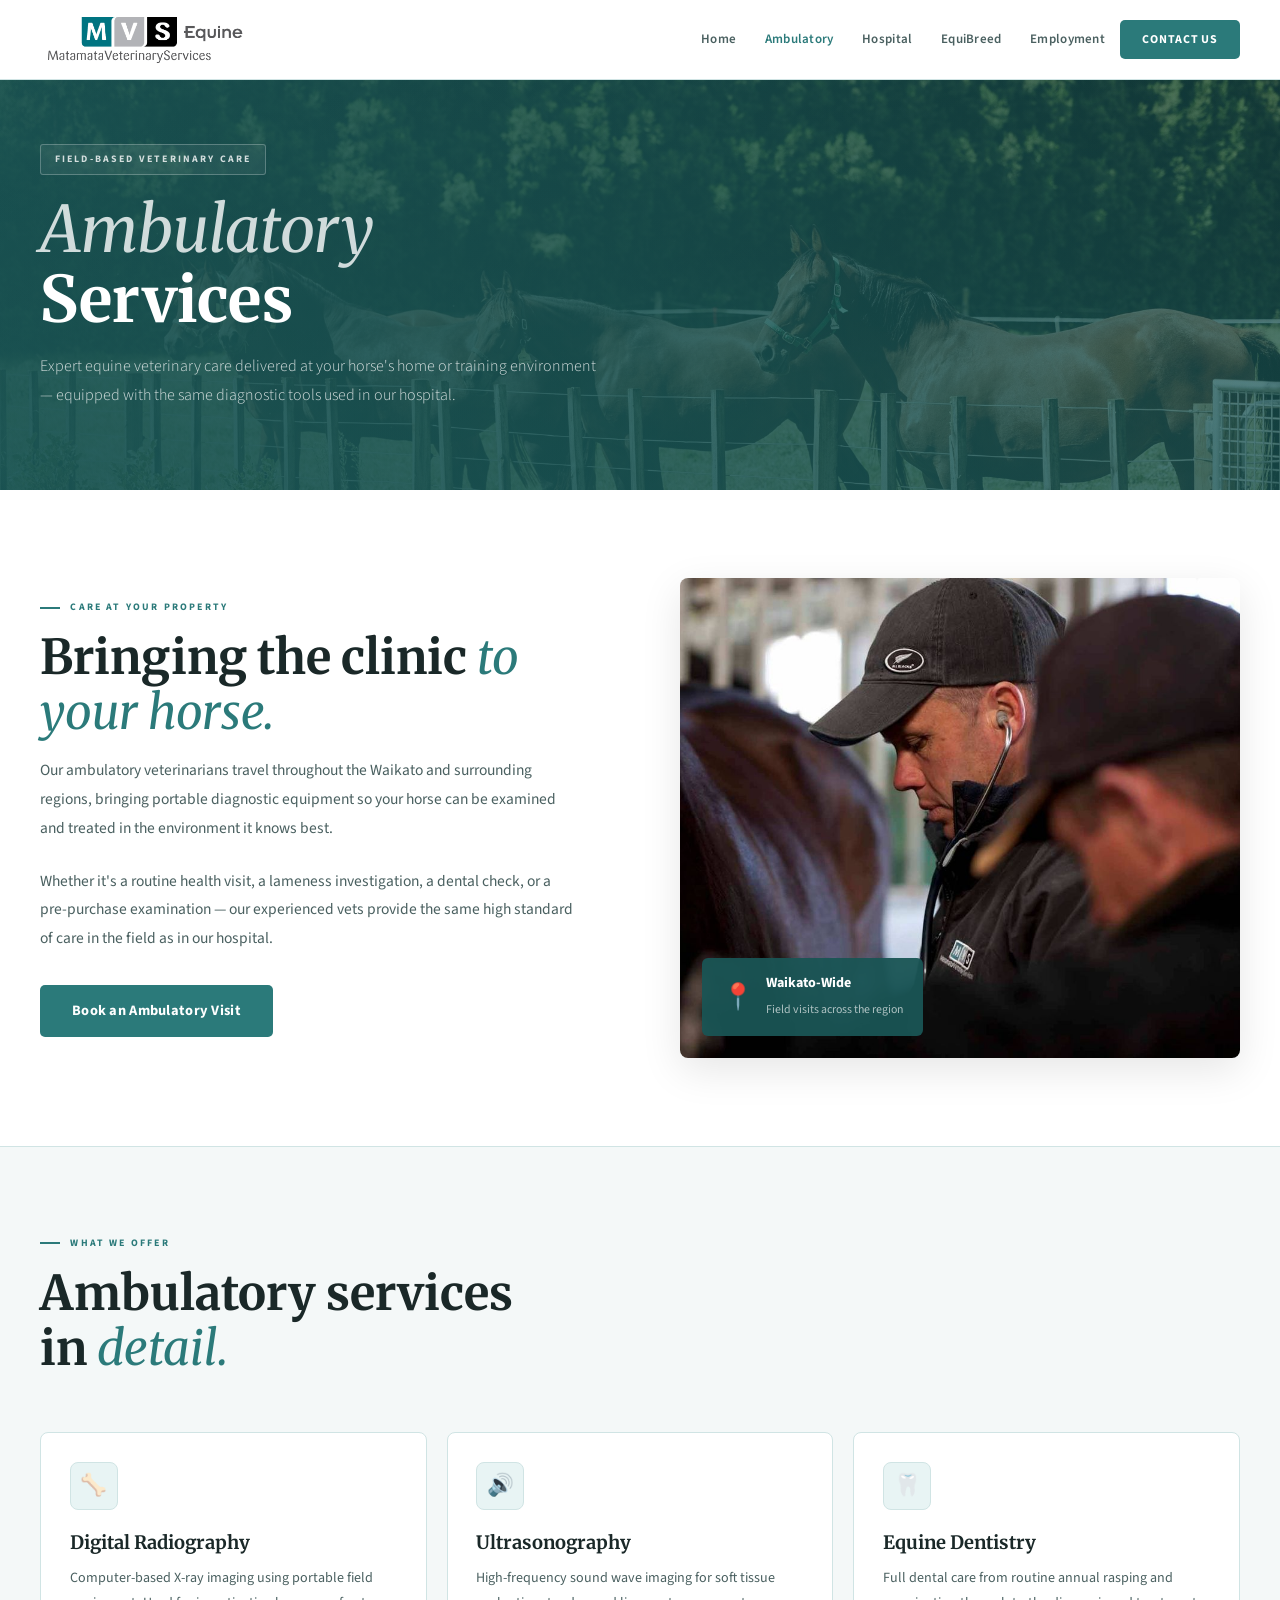
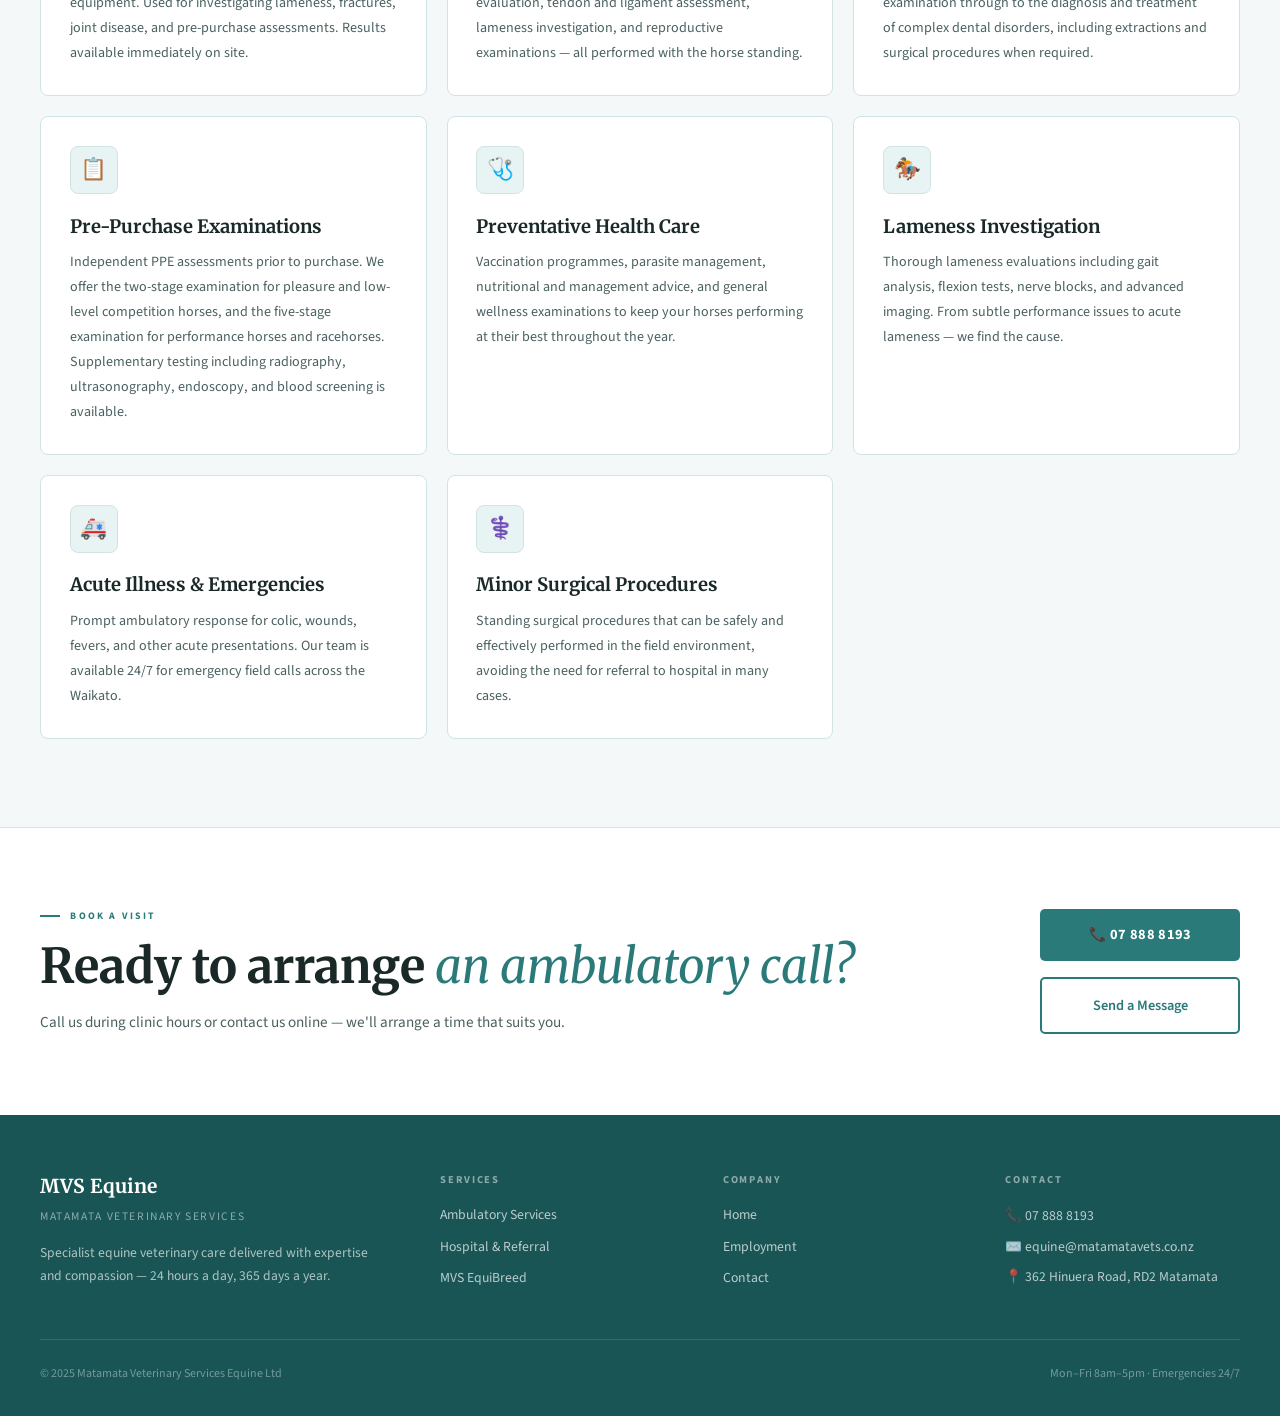
==== commit 49182747: "Use MVS_Equine Dark horizontal logo in nav" ====
--- a/ambulatory.html
+++ b/ambulatory.html
@@ -13,7 +13,7 @@
 
 <nav id="nav">
   <a href="index.html" class="nav-logo">
-    <img src="logo-official.jpg" alt="MVS Equine" class="nav-logo-img">
+    <img src="logo-dark.jpg" alt="MVS Equine" class="nav-logo-img">
   </a>
   <div class="nav-links">
     <a href="index.html">Home</a>
--- a/styles.css
+++ b/styles.css
@@ -27,7 +27,7 @@
 nav{position:fixed;top:0;left:0;right:0;width:100%;z-index:100;height:80px;display:flex;align-items:center;justify-content:space-between;padding:0 2.5rem;background:var(--white);border-bottom:1px solid var(--border);transition:box-shadow .3s}
 nav.scrolled{box-shadow:0 2px 16px rgba(0,0,0,.1)}
 .nav-logo{display:flex;align-items:center;text-decoration:none}
-.nav-logo-img{height:54px;width:auto;display:block}
+.nav-logo-img{height:62px;width:auto;display:block}
 .nav-links{display:flex;align-items:center;gap:.1rem}
 .nav-links a{font-size:13px;font-weight:600;color:var(--body);padding:.5rem .85rem;border-radius:4px;letter-spacing:.02em;transition:color .2s,background .2s}
 .nav-links a:hover,.nav-links a.active{color:var(--teal)}
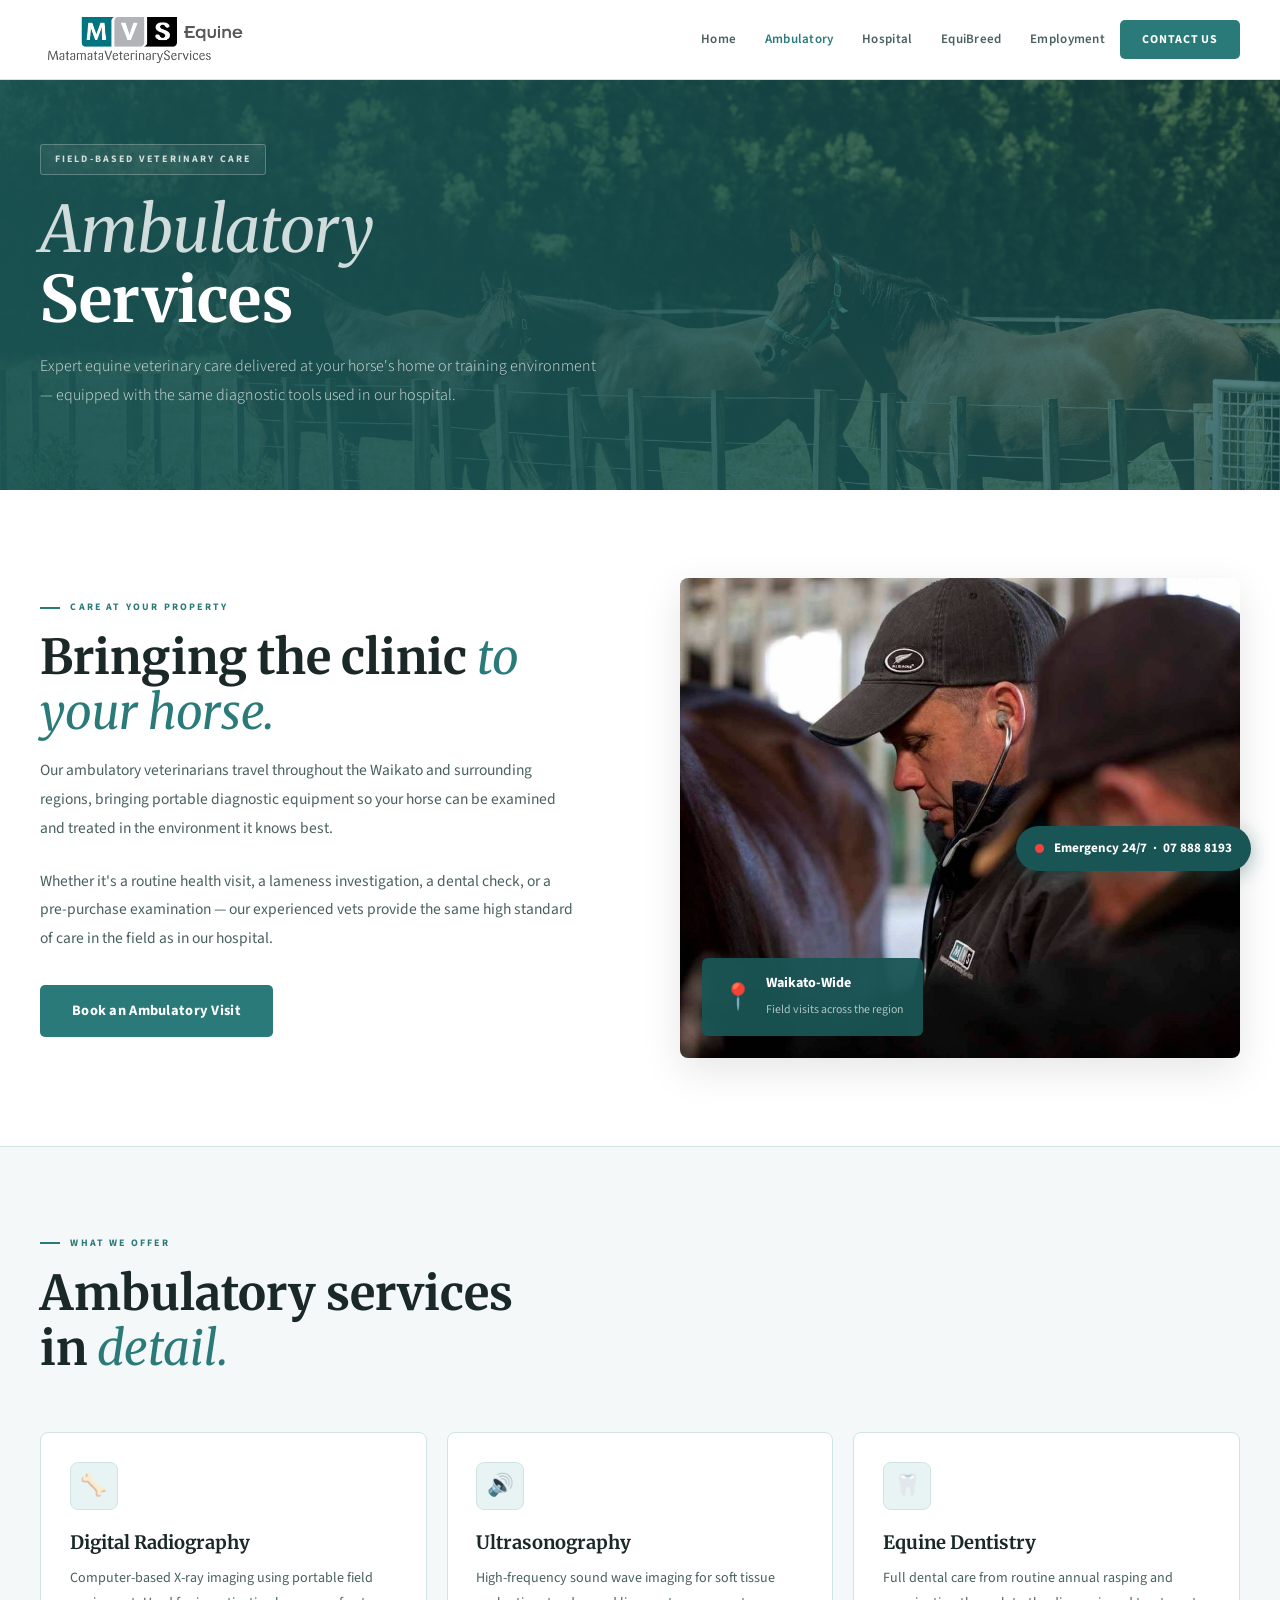
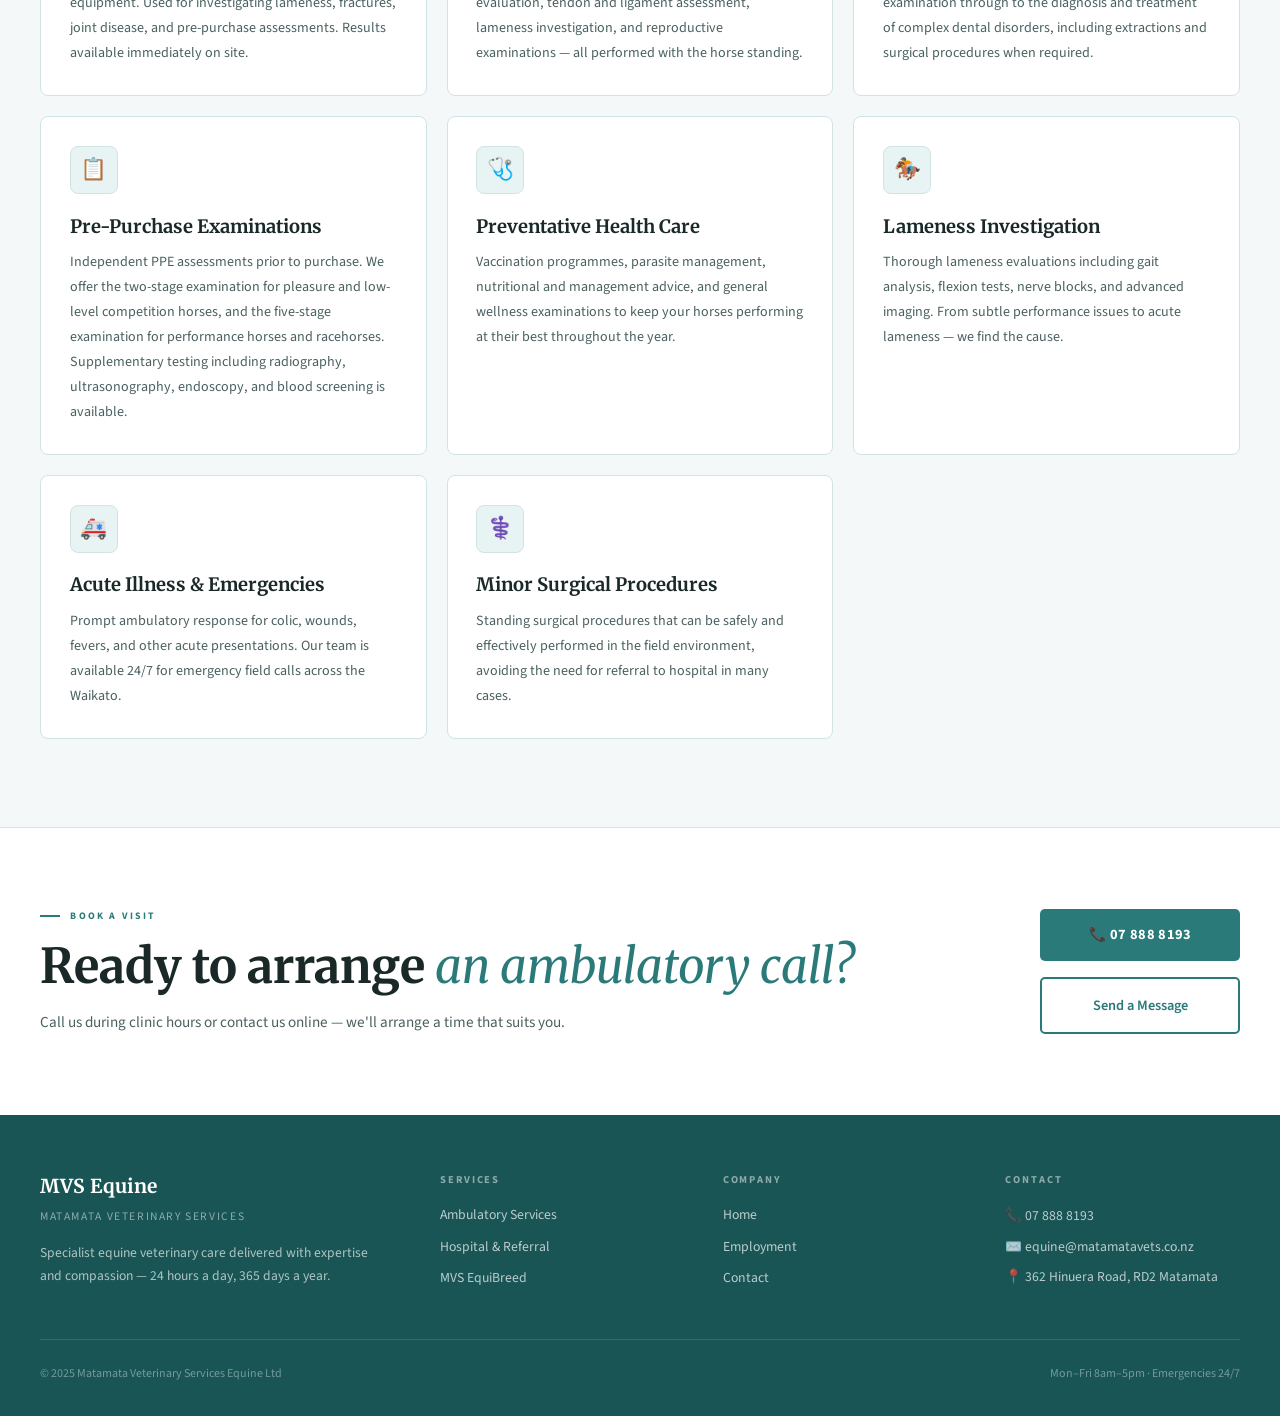
==== commit e4b75689: "Add map, testimonials, floating emergency button, favicon" ====
--- a/ambulatory.html
+++ b/ambulatory.html
@@ -2,6 +2,7 @@
 <html lang="en">
 <head>
 <meta charset="UTF-8">
+<link rel="icon" type="image/jpeg" href="logo-dark.jpg">
 <meta name="viewport" content="width=device-width, initial-scale=1.0">
 <title>Ambulatory Services — MVS Equine</title>
 <meta name="description" content="Expert equine ambulatory veterinary services across Waikato. Field-based care including diagnostics, dentistry, lameness, PPE and preventative health. 07 888 8193.">
@@ -182,5 +183,9 @@
 const obs=new IntersectionObserver(e=>{e.forEach((el,i)=>{if(el.isIntersecting){setTimeout(()=>el.target.classList.add('visible'),i*80);obs.unobserve(el.target)}})},{threshold:.1,rootMargin:'0px 0px -40px 0px'});
 document.querySelectorAll('.reveal').forEach(el=>obs.observe(el));
 </script>
+
+<div class="emergency-float">
+  <a href="tel:078888193"><span class="pulse-dot"></span>Emergency 24/7 &nbsp;·&nbsp; 07 888 8193</a>
+</div>
 </body>
 </html>
--- a/styles.css
+++ b/styles.css
@@ -168,6 +168,29 @@
 .reveal{opacity:0;transform:translateY(22px);transition:opacity .6s ease,transform .6s ease}
 .reveal.visible{opacity:1;transform:none}
 
+/* ── TESTIMONIALS ── */
+.review-card{background:var(--white);border:1px solid var(--border);border-radius:8px;padding:1.8rem;position:relative}
+.review-stars{color:#f59e0b;font-size:1rem;letter-spacing:.05em;margin-bottom:.9rem}
+.review-text{font-size:.93rem;color:var(--body);line-height:1.82;margin-bottom:1.2rem;font-style:italic}
+.review-author{font-size:.85rem;font-weight:700;color:var(--text)}
+.review-role{font-size:.76rem;color:var(--dim);margin-top:.15rem}
+.review-google{position:absolute;top:1.4rem;right:1.4rem;width:20px;height:20px;opacity:.4}
+
+/* ── MAP ── */
+.map-wrap{border-radius:8px;overflow:hidden;border:1px solid var(--border);box-shadow:0 4px 20px rgba(0,0,0,.07)}
+.map-tabs{display:flex;gap:0;margin-bottom:1.2rem;border:1px solid var(--border);border-radius:6px;overflow:hidden;width:fit-content}
+.map-tab{padding:.5rem 1.2rem;font-size:.8rem;font-weight:600;cursor:pointer;background:var(--bg2);color:var(--body);border:none;transition:background .2s,color .2s;font-family:'Source Sans 3',sans-serif}
+.map-tab.active{background:var(--teal);color:var(--white)}
+.map-frame{display:none;width:100%;height:380px;border:0}
+.map-frame.active{display:block}
+
+/* ── FLOATING EMERGENCY BUTTON ── */
+.emergency-float{position:fixed;bottom:1.8rem;right:1.8rem;z-index:999;display:flex;flex-direction:column;align-items:flex-end;gap:.5rem}
+.emergency-float a{display:flex;align-items:center;gap:.6rem;background:var(--tealDk);color:var(--white);padding:.75rem 1.2rem;border-radius:50px;font-size:.82rem;font-weight:700;text-decoration:none;box-shadow:0 4px 20px rgba(26,85,85,.4);transition:background .2s,transform .15s;white-space:nowrap}
+.emergency-float a:hover{background:#0f3a3a;transform:translateY(-2px)}
+.emergency-float .pulse-dot{width:9px;height:9px;border-radius:50%;background:#ef4444;flex-shrink:0;animation:emergPulse 1.8s ease-in-out infinite}
+@keyframes emergPulse{0%,100%{opacity:1;transform:scale(1)}50%{opacity:.5;transform:scale(.75)}}
+
 /* ── RESPONSIVE ── */
 @media(max-width:1024px){
   .split{grid-template-columns:1fr;gap:3rem}
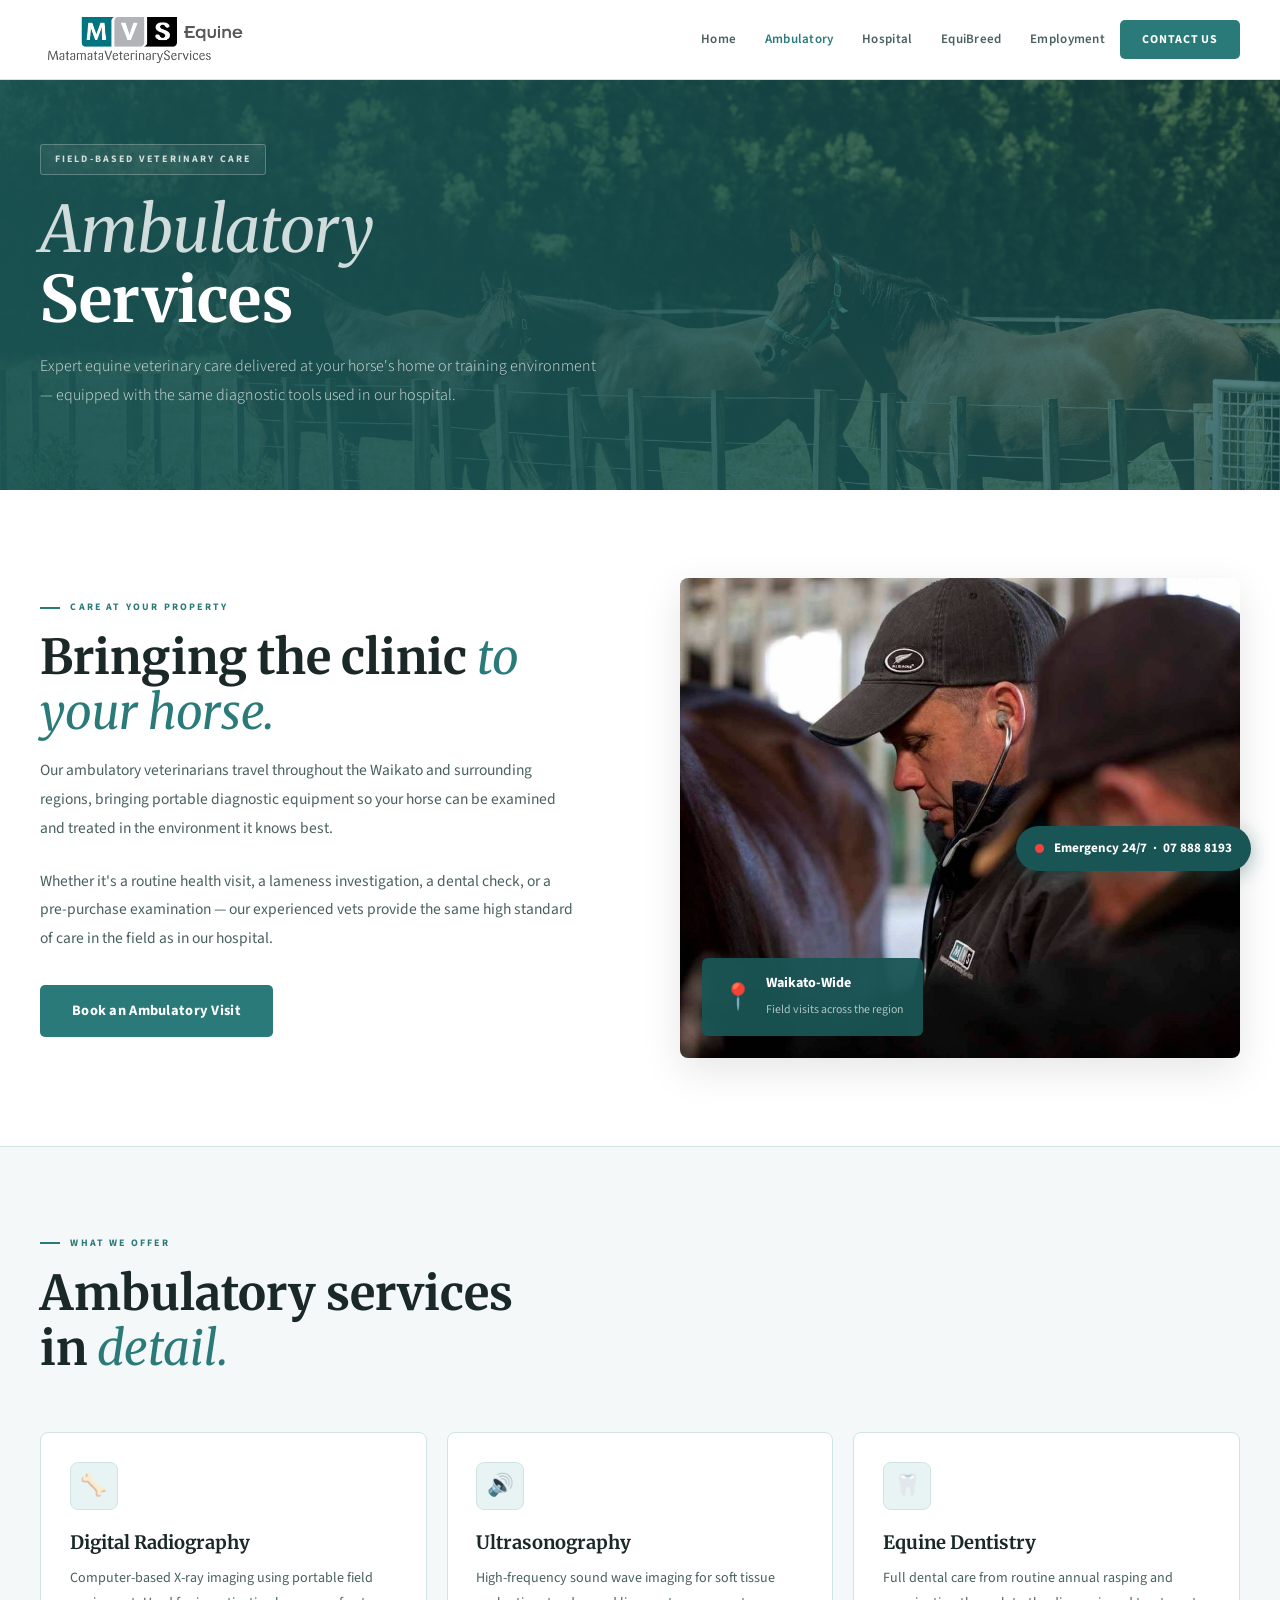
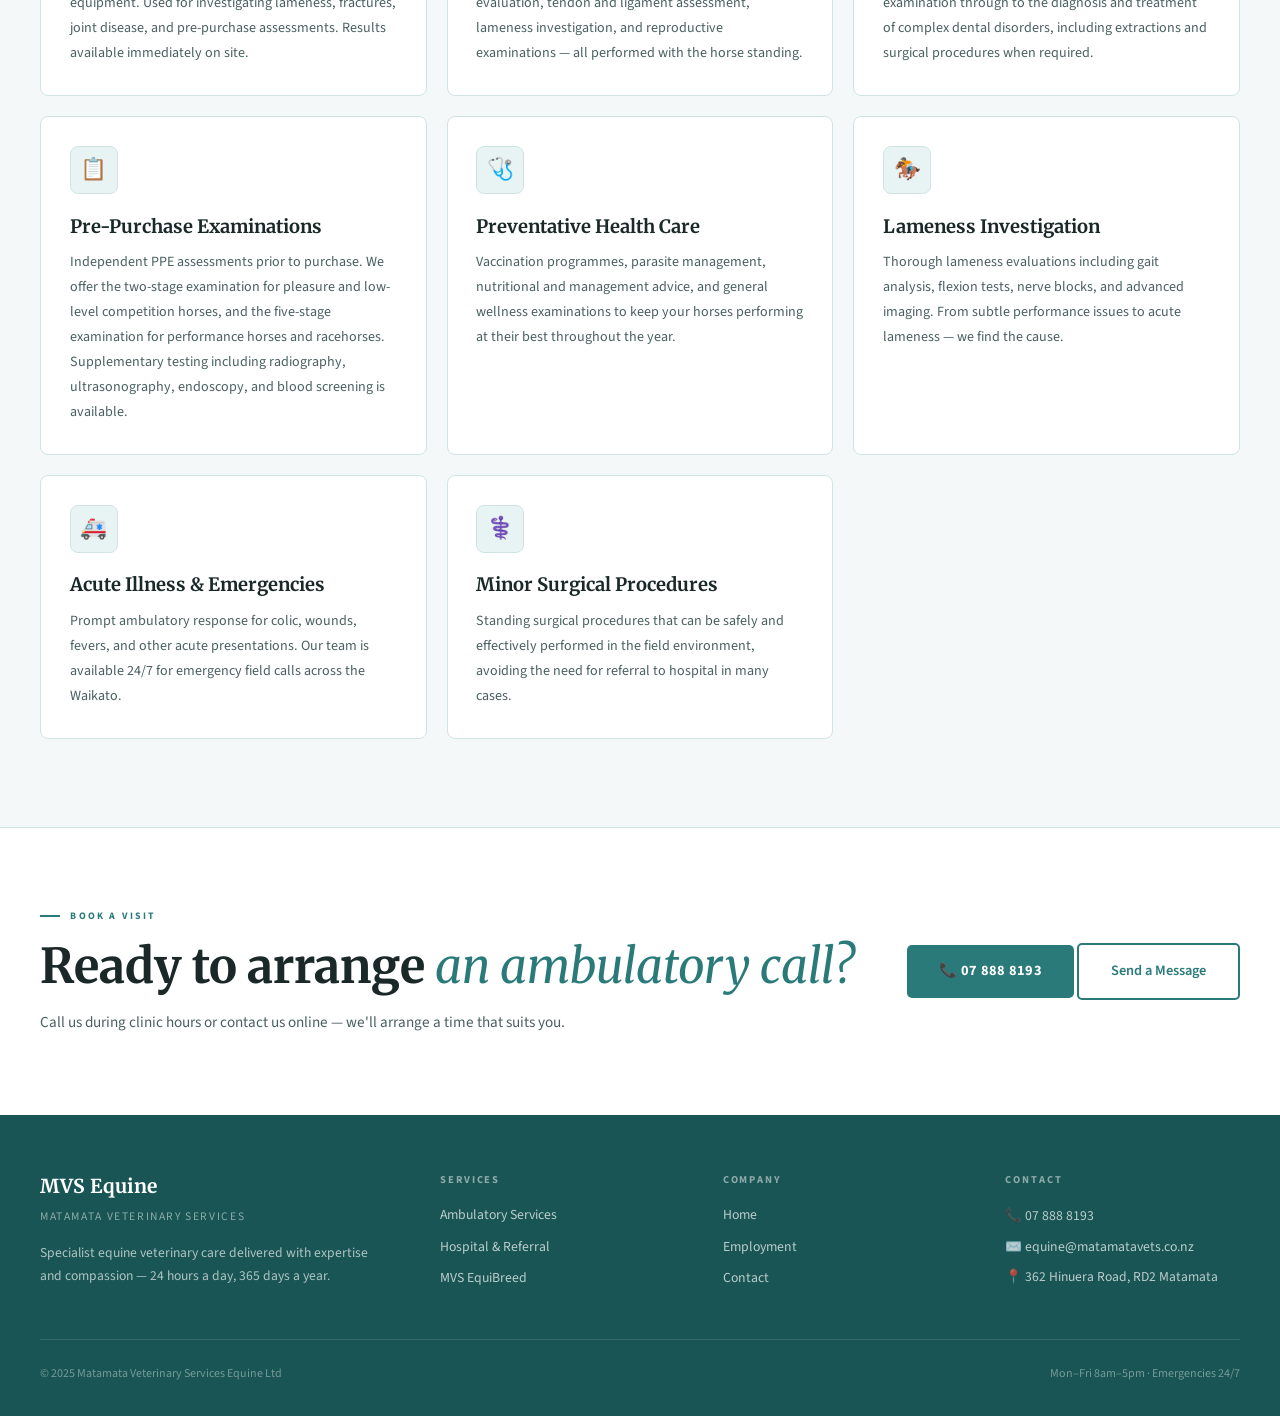
==== commit 241fe521: "Mobile responsive: fix all grid layouts, nav, hero, sections, map, buttons" ====
--- a/ambulatory.html
+++ b/ambulatory.html
@@ -130,13 +130,13 @@
 
 <!-- CTA -->
 <section style="padding:5rem 2.5rem">
-  <div class="section-inner" style="display:grid;grid-template-columns:1fr auto;gap:3rem;align-items:center">
+  <div class="section-inner cta-grid">
     <div class="reveal">
       <p class="eyebrow">Book a Visit</p>
       <h2>Ready to arrange <em>an ambulatory call?</em></h2>
       <p style="font-size:.95rem;color:var(--body);margin-top:.5rem">Call us during clinic hours or contact us online — we'll arrange a time that suits you.</p>
     </div>
-    <div class="reveal" style="display:flex;flex-direction:column;gap:1rem;min-width:200px">
+    <div class="reveal" class="cta-btns">
       <a href="tel:078888193" class="btn-primary" style="justify-content:center">📞 07 888 8193</a>
       <a href="contact.html" class="btn-ghost-teal" style="justify-content:center">Send a Message</a>
     </div>
--- a/styles.css
+++ b/styles.css
@@ -191,20 +191,95 @@
 .emergency-float .pulse-dot{width:9px;height:9px;border-radius:50%;background:#ef4444;flex-shrink:0;animation:emergPulse 1.8s ease-in-out infinite}
 @keyframes emergPulse{0%,100%{opacity:1;transform:scale(1)}50%{opacity:.5;transform:scale(.75)}}
 
+/* ── LAYOUT UTILITY CLASSES (responsive) ── */
+.grid-2{display:grid;grid-template-columns:1fr 1fr}
+.cta-grid{display:grid;grid-template-columns:1fr auto;gap:3rem;align-items:center}
+.cta-btns{display:flex;flex-direction:column;gap:1rem;min-width:200px}
+
 /* ── RESPONSIVE ── */
 @media(max-width:1024px){
   .split{grid-template-columns:1fr;gap:3rem}
   .split-img{order:-1}
   .contact-grid{grid-template-columns:1fr}
   .footer-top{grid-template-columns:1fr 1fr}
-}
+  .grid-2{grid-template-columns:1fr;gap:3rem}
+  .split-img img{height:360px}
+}
+
+@media(max-width:768px){
+  .cta-grid{grid-template-columns:1fr;gap:1.5rem}
+  .cta-btns{min-width:unset;flex-direction:row;flex-wrap:wrap}
+  .cta-btns a{flex:1;justify-content:center;text-align:center}
+  .map-frame{height:300px}
+  .map-tabs{width:100%}
+  .map-tab{flex:1;text-align:center}
+}
+
 @media(max-width:680px){
+  /* Nav */
+  nav{padding:0 1rem;height:68px}
   .nav-links{display:none}
   .hamburger{display:flex}
-  section{padding:4rem 1.5rem}
-  .page-hero{padding:7rem 1.5rem 4rem}
+  .mobile-menu{top:68px}
+  .nav-logo-img{height:46px}
+
+  /* Hero */
+  .hero{min-height:100svh}
+  .hero-content{padding:0 1.25rem;padding-top:68px}
+  .hero h1{font-size:2.3rem;line-height:1.1}
+  .hero-sub{font-size:.95rem}
+  .hero-btns{flex-direction:column;align-items:flex-start;gap:.75rem}
+  .hero-btns a{width:100%;justify-content:center}
+  .hero-stats{gap:2rem}
+  .stat-num{font-size:1.8rem}
+
+  /* Sections */
+  section{padding:3.5rem 1.25rem}
+  .page-hero{padding:6rem 1.25rem 3rem}
+  .page-hero h1{font-size:2rem}
+  .page-hero p{font-size:.92rem}
+
+  /* Typography */
+  h2{font-size:1.75rem}
+  .section-body{font-size:.92rem}
+
+  /* Cards */
+  .card{padding:1.4rem}
+
+  /* Split */
+  .split{gap:2rem}
+  .split-img img{height:260px}
+  .split-img-badge{display:none}
+
+  /* Testimonials */
+  .review-card{padding:1.4rem}
+
+  /* Map */
+  .map-frame{height:260px}
+
+  /* Floating button */
+  .emergency-float{bottom:1rem;right:1rem}
+  .emergency-float a{font-size:.75rem;padding:.65rem .95rem}
+
+  /* Footer */
+  .footer-top{grid-template-columns:1fr;gap:2rem}
+  footer{padding:2.5rem 1.25rem 1.5rem}
+  .footer-bottom{flex-direction:column;align-items:flex-start;gap:.4rem}
+
+  /* CTA grid */
+  .cta-grid{grid-template-columns:1fr}
+  .cta-btns{flex-direction:column;min-width:unset}
+  .cta-btns a{width:100%;justify-content:center}
+
+  /* Grid 2 col → 1 col */
+  .grid-2{grid-template-columns:1fr;gap:2.5rem}
+
+  /* Form rows */
   .form-row{grid-template-columns:1fr}
-  .hero h1{font-size:2.6rem}
-  .footer-top{grid-template-columns:1fr}
-  nav{padding:0 1.5rem}
-}
+  .cf-row{grid-template-columns:1fr}
+}
+
+@media(max-width:400px){
+  .hero h1{font-size:2rem}
+  .nav-logo-img{height:38px}
+}
